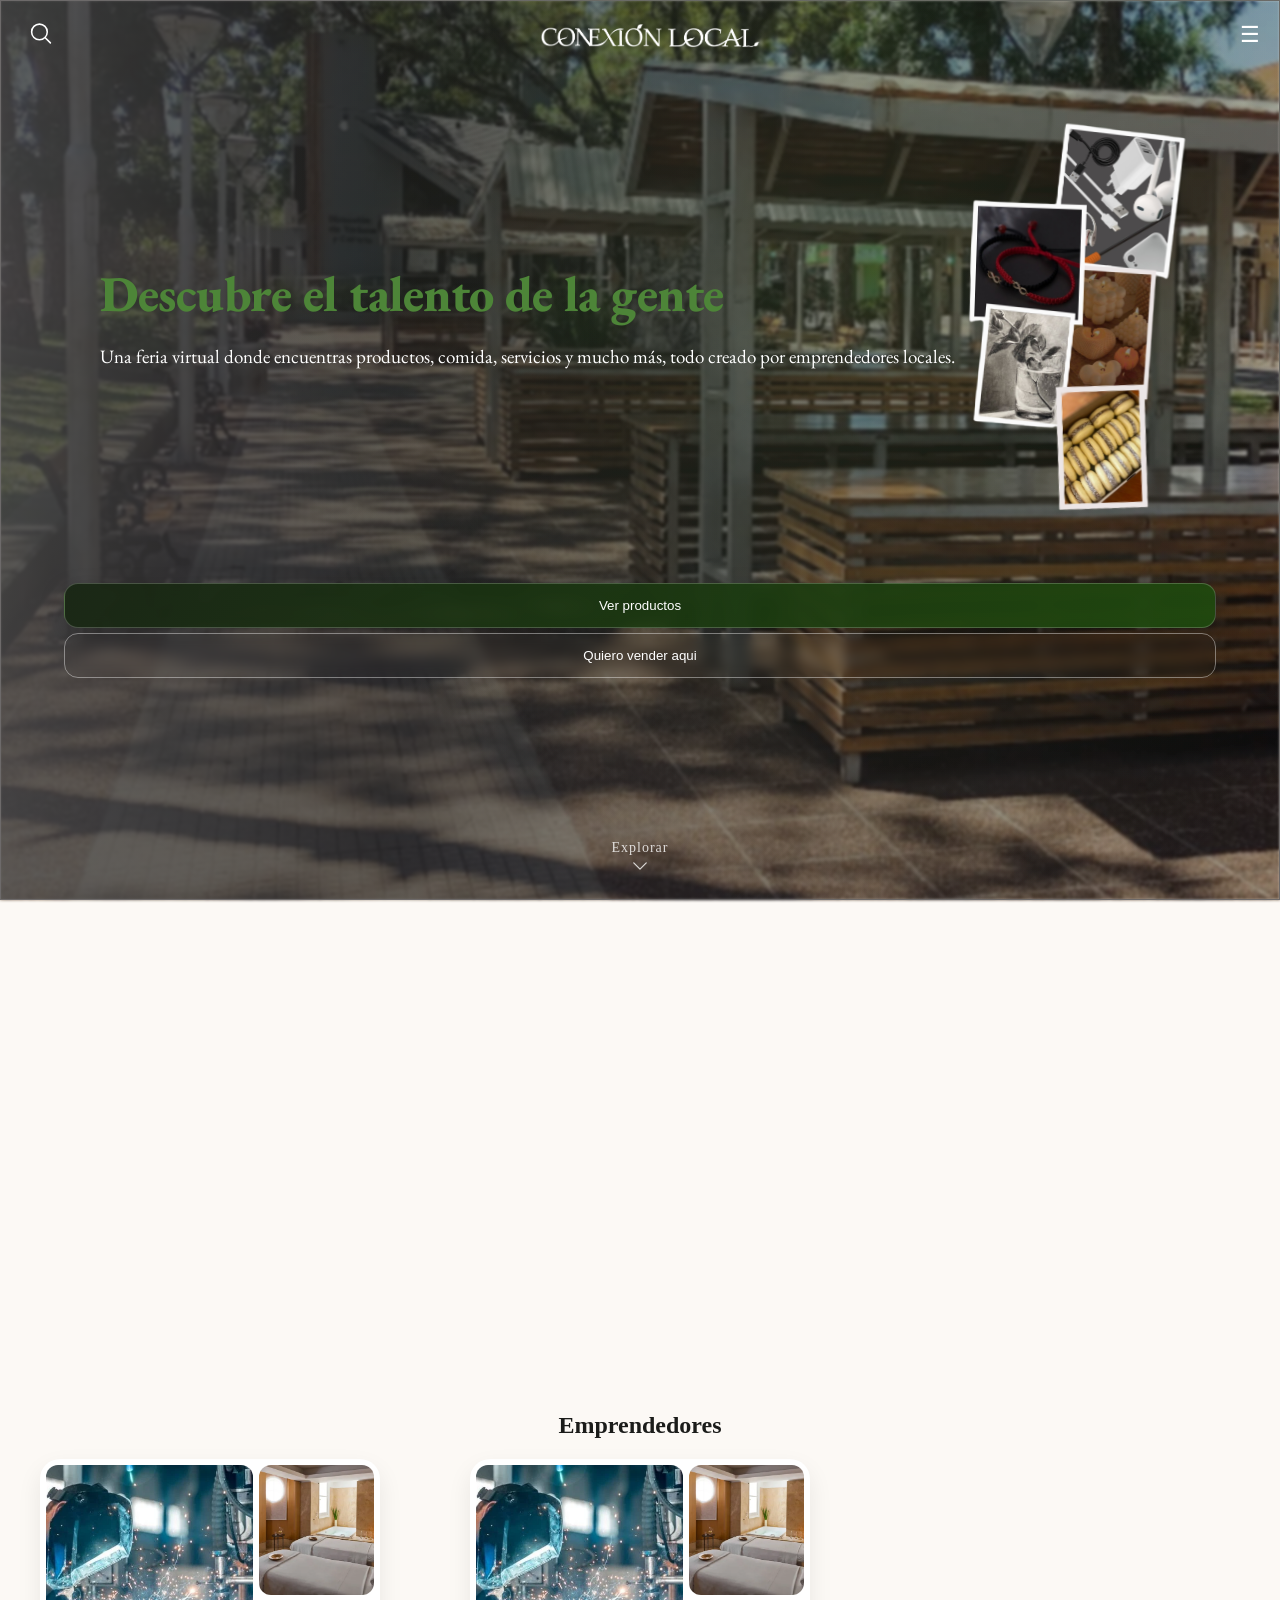
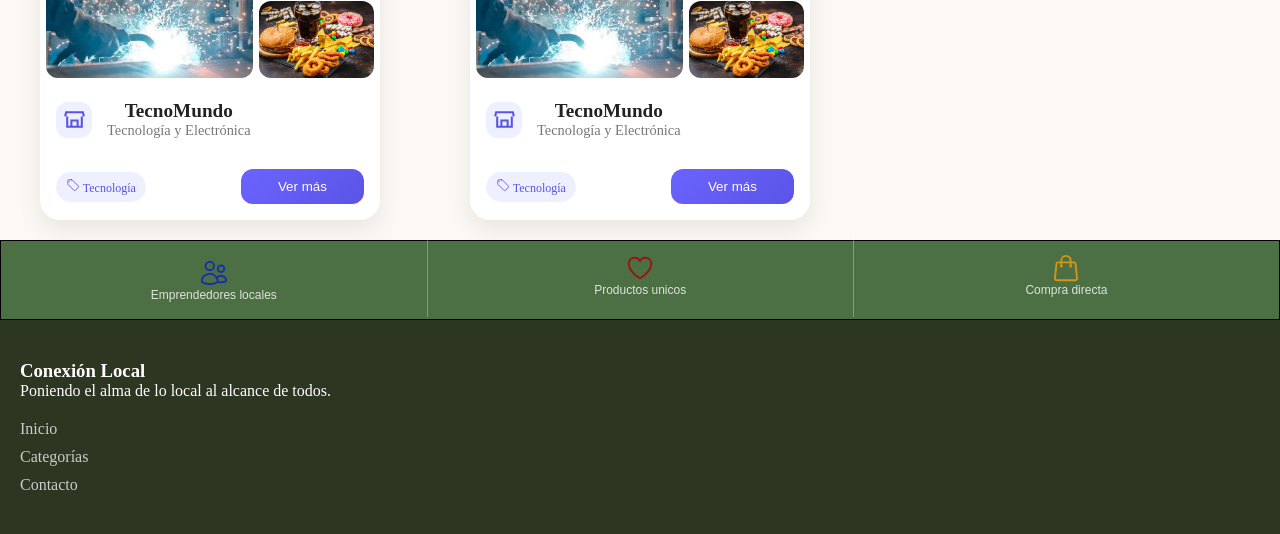
==== index.html @ d95432a4 "b" ====
<!DOCTYPE html>
<html lang="es">
<head>
    <meta charset="UTF-8">
    <meta name="viewport" content="width=device-width, initial-scale=1, viewport-fit=cover">

    <!-- Archivo de estilos propio -->
     <link rel="preconnect" href="https://fonts.googleapis.com">
<link rel="preconnect" href="https://fonts.gstatic.com" crossorigin>
<link href="https://fonts.googleapis.com/css2?family=EB+Garamond:ital,wght@0,400..800;1,400..800&display=swap" rel="stylesheet">   
    <link rel="stylesheet" href="style.css">

    <title>Conexión Local</title>
</head>

<body>

<!-- ================= HEADER ================= -->
<header class="encabezado">
    <div class="encabezado-contenido">

        <!-- Logo / Marca -->
        <div class="logo">

            <button class="boton-search"><svg viewBox="0 0 24 24" stroke="currentColor" stroke-width="1.5" fill="none">
          <path stroke-linecap="round" stroke-linejoin="round" d="m21 21-5.197-5.197m0 0A7.5 7.5 0 1 0 5.196 5.196a7.5 7.5 0 0 0 10.607 10.607Z" />
        </svg></button>
        
           
        </div>
        <div class="container-img">
           <img src="/assets/logo-img.png" alt="" id="img-logo">
        </div>
        <!-- Botón menú (preparado para JS futuro) -->
        <button class="boton-menu">
            ☰
        </button>

    </div>
</header>


<!-- ================= CONTENIDO PRINCIPAL ================= -->
<main>

    <!-- ================= HERO ================= -->
    <section class="hero">

       <!-- Imagen de fondo -->
            <div class="hero-fondo"></div>

            <div class="content-block">
        <div class="hero-inner">

           <!-- Contenido -->
        <div class="hero-contenido">
            <div class="hero-titulo">
              <h1 class="hero-titulo">
               Descubre el <span id="talent">talento</span> de la gente
              </h1>
            </div>

            <p class="hero-texto">
               Una feria virtual donde encuentras productos, comida, servicios y mucho más, 
                todo creado por emprendedores locales.
            </p>

        </div>

        <div class="hero-colagge">
          <img src="/assets/BeFunky-collage (3).png" alt="" id="img-colagge">
        </div>


        </div>

         <!-- Botones -->
            <div class="hero-botones">

                <button class="boton-secundario">
                    Ver productos
                </button>
                <button class="boton-vender">
                    Quiero vender aqui
                </button>
                
            </div>

        </div> 
       

        
            <div class="hero-arrow">
              <div class="arrow"> 
               <p>Explorar</p> 
               <svg viewBox="0 0 24 24" stroke="currentColor" stroke-width="1.5" fill="none" id="arrow">
                 <path stroke-linecap="round" stroke-linejoin="round" d="m19.5 8.25-7.5 7.5-7.5-7.5" />
               </svg>
            </div>
            </div>

        


    </section>


    <!-- ================= SECCIÓN INFORMACIÓN ================= -->
           
    <!-- ================= TALLERES ================= -->
    <section class="seccion-talleres">

        <h2>Emprendedores</h2>

      <div class="store-grid">
  <!-- repites cards aquí -->

    <div class="store-card">
  <div class="card-images">
    <img src="/assets/actividades-economicas-e1597776689324.webp" class="img-main" alt="producto" />
    <img src="/assets/Ahin+Wellness+-+Spa+-+2-5f677d59-640w.webp" class="img-top" alt="producto" />
    <img src="/assets/concepto-de-la-comida-basura-fondo-malsano-alimentos-preparación-rápida-y-azúcar-hamburguesa-dulces-microprocesadores-chocolate-137097176.webp" class="img-bottom" alt="producto" />
  </div>

  <div class="card-content">
    
    <div class="content">
        <div class="store-icon">
    <svg xmlns="http://www.w3.org/2000/svg" 
         width="25" height="25" 
         fill="none" 
         stroke="currentColor" 
         stroke-width="2" 
         viewBox="0 0 24 24">
      <path d="M3 9l1-4h16l1 4"></path>
      <path d="M5 9v10h14V9"></path>
      <path d="M9 19v-6h6v6"></path>

    </svg>
        </div>

        <div class="content-text">
            <h3 class="store-name">TecnoMundo</h3>
             <p class="store-category">Tecnología y Electrónica</p>
        </div>
             
    </div>

    <div class="btn-content">
        
      <div class="category">

        <span class="category-badge"> <svg viewBox="0 0 24 24" stroke="currentColor" stroke-width="1.5" fill="none">
         <path stroke-linecap="round" stroke-linejoin="round" d="M9.568 3H5.25A2.25 2.25 0 0 0 3 5.25v4.318c0 .597.237 1.17.659 1.591l9.581 9.581c.699.699 1.78.872 2.607.33a18.095 18.095 0 0 0 5.223-5.223c.542-.827.369-1.908-.33-2.607L11.16 3.66A2.25 2.25 0 0 0 9.568 3Z" />
        <path stroke-linecap="round" stroke-linejoin="round" d="M6 6h.008v.008H6V6Z" />
        </svg>
        </svg>Tecnología</span>
      </div>  
    
        <button class="btn">Ver más</button>
    </div>
    
  </div>
</div>


<!---->
<div class="store-card">
  <div class="card-images">
    <img src="/assets/actividades-economicas-e1597776689324.webp" class="img-main" alt="producto" />
    <img src="/assets/Ahin+Wellness+-+Spa+-+2-5f677d59-640w.webp" class="img-top" alt="producto" />
    <img src="/assets/concepto-de-la-comida-basura-fondo-malsano-alimentos-preparación-rápida-y-azúcar-hamburguesa-dulces-microprocesadores-chocolate-137097176.webp" class="img-bottom" alt="producto" />
  </div>

  <div class="card-content">
    
    <div class="content">
        <div class="store-icon">
    <svg xmlns="http://www.w3.org/2000/svg" 
         width="25" height="25" 
         fill="none" 
         stroke="currentColor" 
         stroke-width="2" 
         viewBox="0 0 24 24">
      <path d="M3 9l1-4h16l1 4"></path>
      <path d="M5 9v10h14V9"></path>
      <path d="M9 19v-6h6v6"></path>

    </svg>
        </div>

        <div class="content-text">
            <h3 class="store-name">TecnoMundo</h3>
             <p class="store-category">Tecnología y Electrónica</p>
        </div>
             
    </div>

    <div class="btn-content">
        
      <div class="category">

        <span class="category-badge"> <svg viewBox="0 0 24 24" stroke="currentColor" stroke-width="1.5" fill="none">
         <path stroke-linecap="round" stroke-linejoin="round" d="M9.568 3H5.25A2.25 2.25 0 0 0 3 5.25v4.318c0 .597.237 1.17.659 1.591l9.581 9.581c.699.699 1.78.872 2.607.33a18.095 18.095 0 0 0 5.223-5.223c.542-.827.369-1.908-.33-2.607L11.16 3.66A2.25 2.25 0 0 0 9.568 3Z" />
        <path stroke-linecap="round" stroke-linejoin="round" d="M6 6h.008v.008H6V6Z" />
        </svg>
        </svg>Tecnología</span>
      </div>  
    
        <button class="btn">Ver más</button>
    </div>
    
  </div>
</div>



      </div> 

    </section>


    <!-- ================= COMUNIDAD ================= -->
    <section class="seccion-comunidad">

       
        <div class="desc-hero">

            <div class="item-desc"><svg viewBox="0 0 24 24" stroke="currentColor" stroke-width="1.5" fill="none" id="social">
             <path stroke-linecap="round" stroke-linejoin="round" d="M15 19.128a9.38 9.38 0 0 0 2.625.372 9.337 9.337 0 0 0 4.121-.952 4.125 4.125 0 0 0-7.533-2.493M15 19.128v-.003c0-1.113-.285-2.16-.786-3.07M15 19.128v.106A12.318 12.318 0 0 1 8.624 21c-2.331 0-4.512-.645-6.374-1.766l-.001-.109a6.375 6.375 0 0 1 11.964-3.07M12 6.375a3.375 3.375 0 1 1-6.75 0 3.375 3.375 0 0 1 6.75 0Zm8.25 2.25a2.625 2.625 0 1 1-5.25 0 2.625 2.625 0 0 1 5.25 0Z" />
               </svg> <p>Emprendedores locales</p></div>

           <div class="item-desc" ><svg viewBox="0 0 24 24" stroke="currentColor" stroke-width="1.5" fill="none" id="heart">
             <path stroke-linecap="round" stroke-linejoin="round" d="M21 8.25c0-2.485-2.099-4.5-4.688-4.5-1.935 0-3.597 1.126-4.312 2.733-.715-1.607-2.377-2.733-4.313-2.733C5.1 3.75 3 5.765 3 8.25c0 7.22 9 12 9 12s9-4.78 9-12Z" />
               </svg><p>Productos unicos</p></div>

           <div class="item-desc"><svg viewBox="0 0 24 24" stroke="currentColor" stroke-width="1.5" fill="none"  id="bag">
             <path stroke-linecap="round" stroke-linejoin="round" d="M15.75 10.5V6a3.75 3.75 0 1 0-7.5 0v4.5m11.356-1.993 1.263 12c.07.665-.45 1.243-1.119 1.243H4.25a1.125 1.125 0 0 1-1.12-1.243l1.264-12A1.125 1.125 0 0 1 5.513 7.5h12.974c.576 0 1.059.435 1.119 1.007ZM8.625 10.5a.375.375 0 1 1-.75 0 .375.375 0 0 1 .75 0Zm7.5 0a.375.375 0 1 1-.75 0 .375.375 0 0 1 .75 0Z" />
               </svg><p>Compra directa</p></div>


        </div>

    </section>

</main>


<!-- ================= FOOTER ================= -->
<footer class="pie">

    <div class="pie-contenido">
        <h3>Conexión Local</h3>
        <p>Poniendo el alma de lo local al alcance de todos.</p>
    </div>

    <nav class="pie-nav">
        <a href="#">Inicio</a>
        <a href="#">Categorías</a>
        <a href="#">Contacto</a>
    </nav>

</footer>
<script src="script.js"></script>
</body>
</html>
---- style.css ----
/* ================= RESET BÁSICO ================= */
* {
    margin: 0;
    padding: 0;
    box-sizing: border-box;
}

body {
    font-family: serif, sans-serif;
    background-color: #fcf9f5;
    color: #1b1c1a;
    display: grid;
    grid-template-rows: auto 1fr auto;
    min-block-size: 100svh;
}

/* ================= HEADER ================= */
.encabezado {
    z-index: 3;
    position: fixed;
    top: 0;
    width: 100%;
    padding: 15px 20px;
    transition: all 0.3s ease;
}
.encabezado.active{

  transform: translateY(-100%);
  transition: all 0.5s ease;
}

.encabezado-contenido {
    display: flex;
    justify-content: space-between;
    align-items: center;
}


.logo {
    display: flex;
    gap: 30px;
    color: #fff;
    align-items: center;
}
.container-img{
width: 220px;
height: 25px;

}

#img-logo{
width: 100%;
height: 100%;

}


.boton-menu {
    background: none;
    border: none;
    font-size: 22px;
    color: white;
    cursor: pointer;
}


/* ================= HERO ================= */
.hero {
   min-height: 100svh;
    position: relative;
    display: flex;
      padding-top: clamp(70px, 20vh, 115px);
    flex-direction: column;
    justify-content: space-between;
    
}
.hero::before{

content: '';
position: absolute;
inset: 0;
background: radial-gradient(
circle at 70% 30%, rgba(73, 109, 48, 0.2),
transparent 60%
);
z-index: 2;
}




.hero::after{
    content: '';
position: absolute;
inset: 0;
background: linear-gradient(
  to right, 
  rgba(75, 74, 74, 0.815) 0%,
  rgba(41, 39, 39, 0.6) 30%,
  rgba(66, 64, 64, 0.3) 60%,
  rgba(110, 103, 103, 0.1) 100%
);
border: 1px solid rgb(109, 106, 106);
z-index: 1;


}

/* Imagen de fondo */
.hero-fondo {
    position: absolute;
    width: 100%;
    height: 100%;
    inset: 0;
    background-image: url("/assets/imagen_2026-04-28_082527503.png");
    background-position: 70% center;
    background-repeat: no-repeat;
  background-size: cover;
    filter: brightness(0.7) blur(1.5px) contrast(1.1) saturate(0.9);
   z-index: 0;
    
    
}

.content-block{
  gap: 45px;
  display: flex;
  flex-direction: column;
  justify-content: space-between;
}

.hero-inner{

    display: flex;
    align-items: center;
    justify-content: space-between;
    width: 100%;
    max-width: 1100px;
    margin: 0 auto;
    padding: 0 10px;

}
.hero-contenido {
    position: relative;
    display: flex;
    flex-direction: column;
    flex: 1;
    gap: 20px;
    min-width: 0;
    text-align: start;
    z-index: 3;
    color: white;
    font-family: "EB Garamond", serif;
    font-weight: 400;


}

.hero-colagge{
 width: clamp(120px, 40vw, 220px);
  position: relative;
  z-index: 3;
  transform: rotate(2deg);
  
}
.hero-colagge img{
  filter: drop-shadow(0 15px 25px rgba (0,0,0,0.35));
}
#img-colagge{
height: 100%;
width: 100%;
}

/* Contenido */


.hero-titulo {
    font-size: clamp(40px, 11vw, 50px);
    line-height: 1.2;
    letter-spacing: -0.5px;
    font-weight: 800;
     color: rgba(77, 133, 56, 1);
}

#talent{
  color: rgba(77, 133, 56, 1);
}

.hero-texto {
  font-size: 19px;
   
}

/* Botones */
.hero-botones {
  height: auto;
    margin-top: 20px;
    display: flex;
    flex-direction: column;
    justify-content:space-between;
    align-items: center;
    z-index: 2;
    width: 100%;
    gap: 5px;
}

.boton-vender{
   width: 90%;
   color: white;
   background: transparent;
   backdrop-filter: blur(6px);
    padding: 14px;
    border-radius: 14px;
     border: 1px solid rgba(255,255,255,0.4);
}

.boton-secundario {
    width: 90%;
    color: white;
    padding: 14px;
    border-radius: 14px;
    background: linear-gradient(
      135deg, rgba(23, 37, 18, 0.9), rgba(30, 75, 14, 0.9)
    );
    backdrop-filter: blur(6px);
    border: 1px solid rgba(255,255,255,0.2);
    box-shadow: 0 10px 25px rgba(0,0,0,0.25);
    transition: all 0.25s ease;
}

.boton-secundario:hover{

  transform: translateY(-3px);
  box-shadow: 0 15px 35px rgba(0,0,0,0.35);
}

.boton-secundario:active{

transform: scale(0.97);

}
.boton-secundario::after {
  content: '';
  position: absolute;
  inset: 0;
  border-radius: inherit;
  background: radial-gradient(
    circle at 50% 50%,
    rgba(255,255,255,0.2),
    transparent 70%
  );
  opacity: 0;
  transition: opacity 0.3s;
}

.boton-secundario:hover::after {
  opacity: 1;
}

.boton-search{
height: 40px;
width: 40px;
border: none;
border-radius: 50%;
align-items: center;
padding: 5px 6px;
z-index: 3;
background: transparent;

}
.boton-search svg{
    color: #fff;
    width: 30px;
    height: 25px;
    background:transparent;
    

}

.desc-hero{
  position: relative;
  height: 80px;
  display: flex;
  justify-content: space-around;
  justify-self: center;
  grid-column: 1/3;
  width: 100%;
  z-index: 2;
  align-self: center;
  text-align: center;
  align-items: center;
  color: #fff;
  border: 1px solid rgba(0,0,0,1);

}

.hero-arrow{
  position: absolute;
  bottom: 10px;
  bottom: calc(10px + env(safe-area-inset-bottom));
  width: 100%;
  display: flex;
  justify-content: center;
 

}
  
.arrow{
  display: flex;
  flex-direction: column;
  align-items: center;
  width: 50px;
  height: 50px;
  position: relative;
  color: #fff;
  z-index: 2;
  opacity: 0.8;
  animation: arrow 2s cubic-bezier(0.4, 0, 0.2, 1) infinite,  pulse 2s ease-in-out infinite;;

}
.arrow p{
  font-size: 14px;
  letter-spacing: 1px;
}
#arrow{
  color: #fff;
  width: 20px;
  height: 20px;
  filter: drop-shadow(0 0 6px rgba(255,255,255,0.6));
}
@keyframes arrow{
  0%{
    opacity: 1;
      transform: translateY(0) scale(1);
  }
  50%{
    opacity: 0.8;
     transform: translateY(7px) scale(0.9);
    scale: 0.9;
  }
  100%{
    
    transform: scale(1);
     transform: translateY(0) scale(1);
  }
}
@keyframes pulse {
  0% { filter: drop-shadow(0 0 0px white); }
  50% { filter: drop-shadow(0 0 6px white); }
  100% { filter: drop-shadow(0 0 0px white); }
}

.desc-hero>:nth-child(2){

border-left: 1px solid rgba(255,255,255,0.3);
margin-bottom: 10px;
  
}
.desc-hero>:nth-child(3){
 
border-left: 1px solid rgba(255,255,255,0.3);
margin-bottom: 10px;
}

.desc-hero p{
  opacity: 0.8;
  font-family: sans-serif;
  z-index: 2;
  
}
.desc-hero::before{

content: '';
position: absolute;
inset: 0;
 background: rgb(76, 112, 67);

}
 

.item-desc{
  display: flex;
  flex-direction: column;
  align-items: center;
  width: 100%;
  z-index: 3;
  padding: 20px 0px;

}

.item-desc svg{

width: 30px;
height: 30px;
color: #fff;
z-index: 3;

}
.item-desc p{
font-size: 12px;

}
#heart{
  color: rgba(161, 14, 9, 0.925);
}
#social{
  color: #1530ac;
}
#bag{
  color: rgb(209, 150, 22);
}


.seccion-talleres{
 
text-align: center;
margin-top: 40%;
z-index: 1;

}
.store-grid {
  display: grid;
  justify-items: center;
  height: auto;
  grid-template-columns: repeat(auto-fill, minmax(280px, 1fr));
  gap: 50px;
  padding: 20px;
}

/* CARD */
.store-card {
  width: 100%;
  max-width: 320px;
  background: #ffffff;
  border-radius: 20px;
  overflow: hidden;
  box-shadow: 0 10px 25px rgba(0,0,0,0.08);
  transition: transform 0.25s ease, box-shadow 0.25s ease;
}

.store-card:hover {
  transform: translateY(-5px);
  box-shadow: 0 15px 35px rgba(0,0,0,0.12);
}

/* IMAGES COLLAGE */
.card-images {
  display: grid;
  grid-template-columns: 1.8fr 1fr;
  grid-template-rows: 1.7fr 1fr;
  gap: 6px;
  padding: 6px;
}

.card-images img {
  width: 100%;
  height: 100%;
  object-fit: cover;
  border-radius: 12px;
}

/* Layout collage */
.img-main {
  grid-row: 1 / 3;
  grid-column: 1 / 2;
}

.img-top {
  grid-row: 1 / 2;
}

.img-bottom {
  grid-row: 2 / 3;
}

/* CONTENT */
.card-content {
    display: flex;
    flex-direction: column;
    padding: 16px;
    gap: 30px;
}


.content{

display: flex;
align-items: center;
justify-content:flex-start;
gap: 15px;

}

.content-text{

align-items: center;

}
.store-name {
  font-size: 1.1rem;
  font-weight: 600;
  color: #222;
 

}

.store-category {
  font-size: 0.85rem;
  color: #777;
 
}

.store-icon {
  width: 36px;
  height: 36px;
  border-radius: 12px;
  background: #eef0ff;
  display: flex;
  align-items: center;
  justify-content: center;
  color: #5a54e6;
}

.btn-content{

display: flex;
justify-content: space-between;
align-items: center;


}
.category-badge {
  font-size: 0.75rem;
  padding: 6px 10px;
  border-radius: 999px;
  background: #eef0ff;
  color: #5a54e6;
  font-weight: 500;
  white-space: nowrap;
}
.category{

 display: inline-flex;
 align-items: center;   
}
.btn-content svg{

    width: 14px;
    height: 14px;
}
/* BUTTON */
.btn {
  width: 40%;
  padding: 10px;
  border: none;
  border-radius: 12px;
  background: linear-gradient(135deg, #6c63ff, #5a54e6);
  color: white;
  font-weight: 500;
  cursor: pointer;
  transition: all 0.2s ease;
}

.btn:hover {
  opacity: 0.9;
}

/* 📱 MOBILE FIRST ya está optimizado */

/* 💻 DESKTOP */
@media (min-width: 768px) {
  .store-card {
    max-width: 340px;
  }

  .store-name {
    font-size: 1.2rem;
  }

  .store-category {
    font-size: 0.9rem;
  }
}


/* ================= COMUNIDAD ================= */
.seccion-comunidad {
    text-align: center;
}


/* ================= FOOTER ================= */
.pie {
    background: #2D3621;
    color: white;
    padding: 40px 20px;
}

.pie-nav {
    margin-top: 20px;
    display: flex;
    flex-direction: column;
    gap: 10px;
}

.pie a {
    color: #ccc;
    text-decoration: none;
}
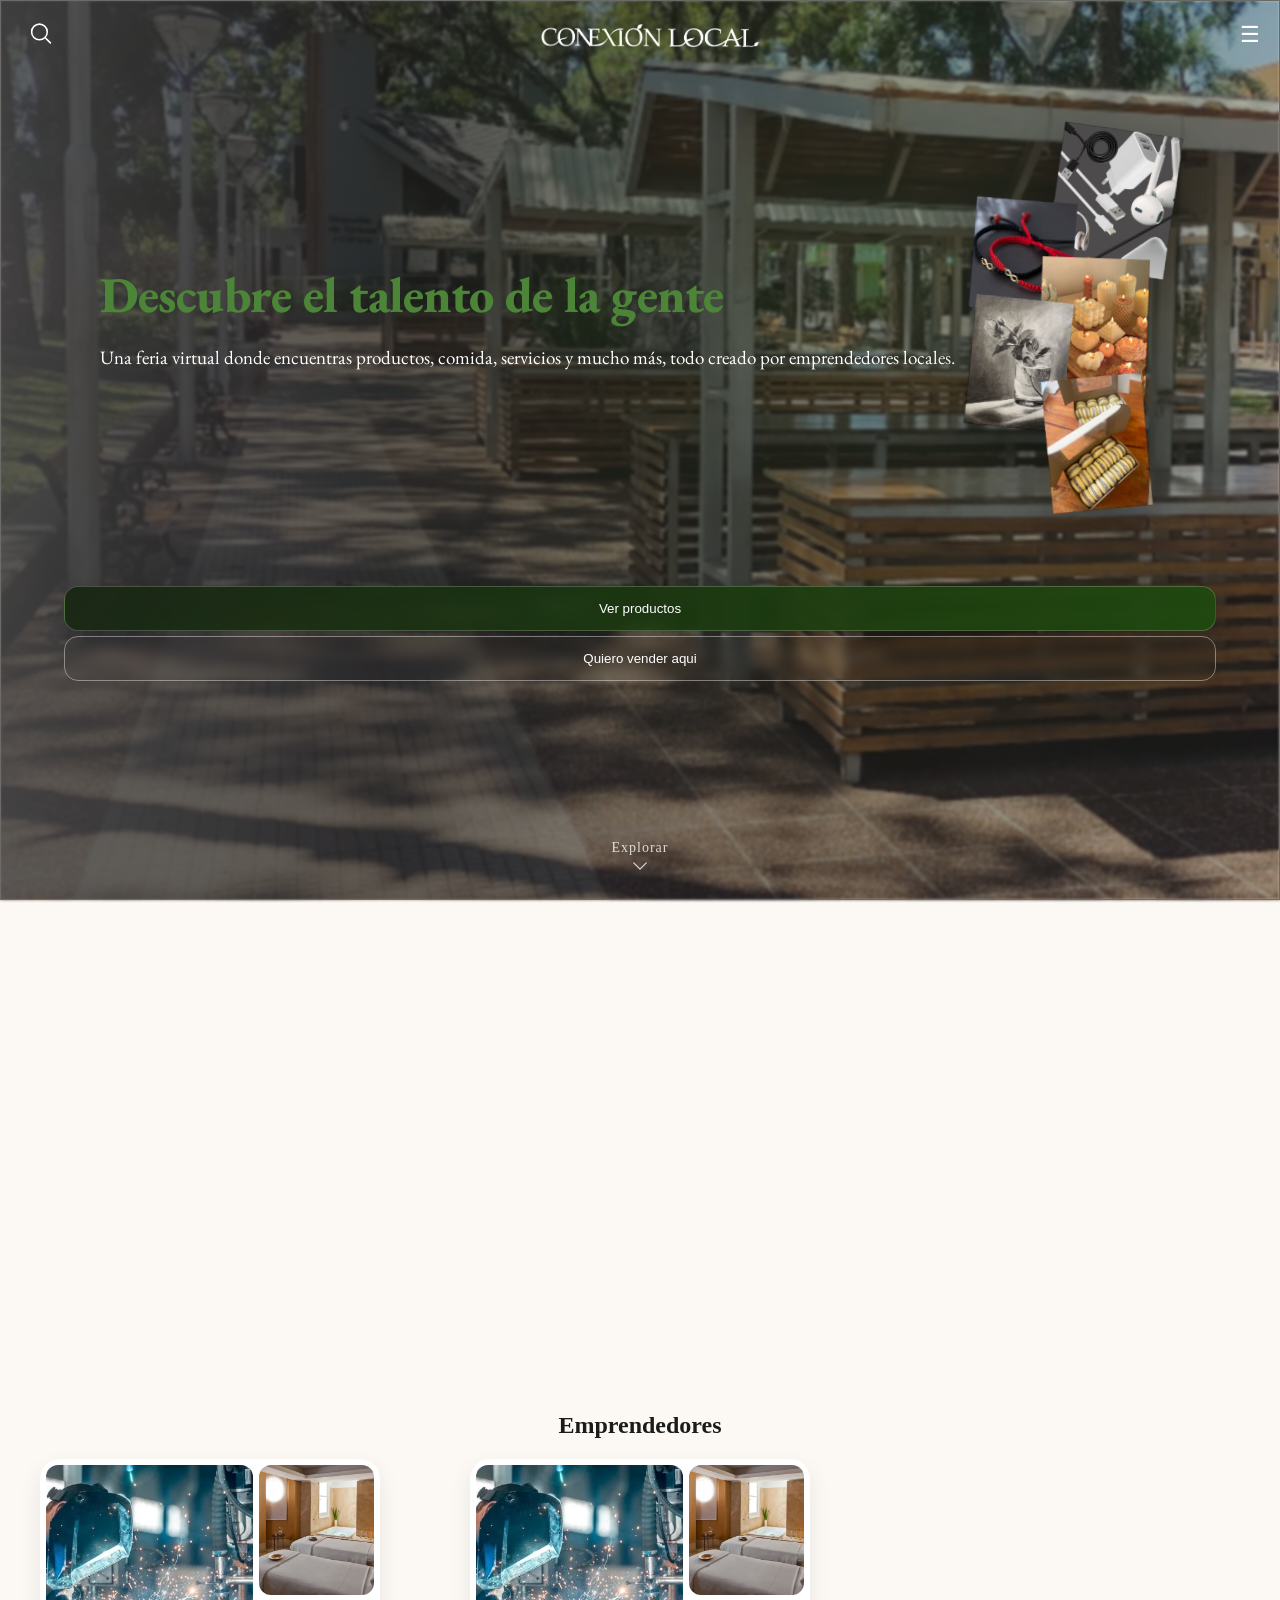
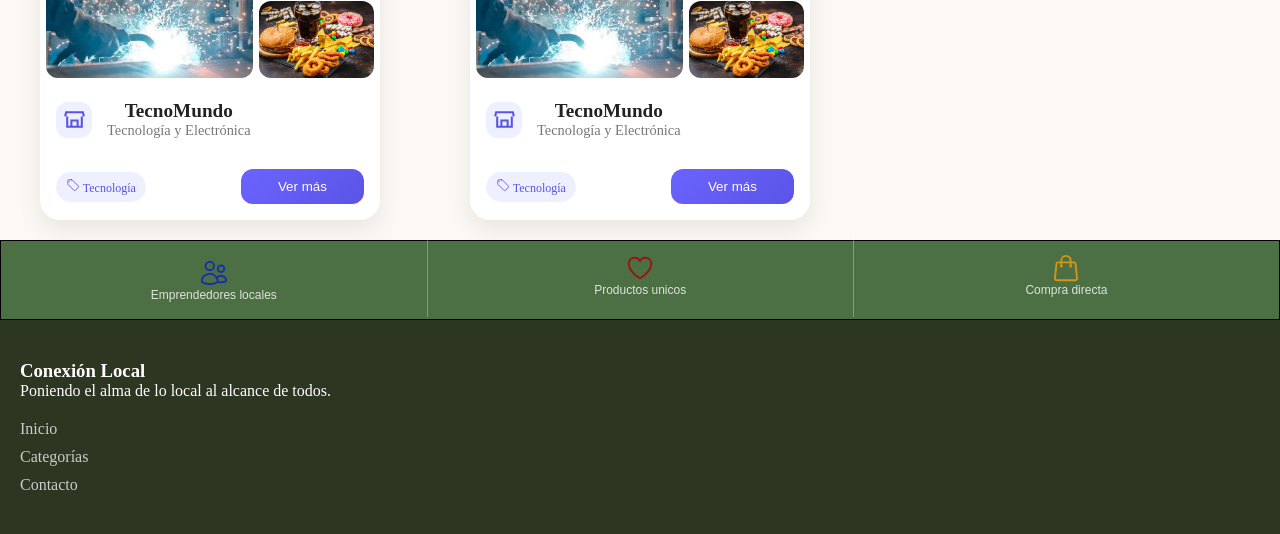
==== commit b928dfef: "c" ====
--- a/index.html
+++ b/index.html
@@ -68,7 +68,7 @@
         </div>
 
         <div class="hero-colagge">
-          <img src="/assets/BeFunky-collage (3).png" alt="" id="img-colagge">
+          <img src="/assets/imagen-collage.png" alt="" id="img-colagge">
         </div>
 
 
--- a/style.css
+++ b/style.css
@@ -98,7 +98,7 @@
   rgba(75, 74, 74, 0.815) 0%,
   rgba(41, 39, 39, 0.6) 30%,
   rgba(66, 64, 64, 0.3) 60%,
-  rgba(110, 103, 103, 0.1) 100%
+  rgba(177, 177, 177, 0.13) 100%
 );
 border: 1px solid rgb(109, 106, 106);
 z-index: 1;
@@ -157,14 +157,14 @@
 }
 
 .hero-colagge{
- width: clamp(120px, 40vw, 220px);
+ width: clamp(160px, 40vw, 220px);
   position: relative;
   z-index: 3;
   transform: rotate(2deg);
   
 }
 .hero-colagge img{
-  filter: drop-shadow(0 15px 25px rgba (0,0,0,0.35));
+  filter: drop-shadow(0 15px 25px rgba(0,0,0,0.35));
 }
 #img-colagge{
 height: 100%;
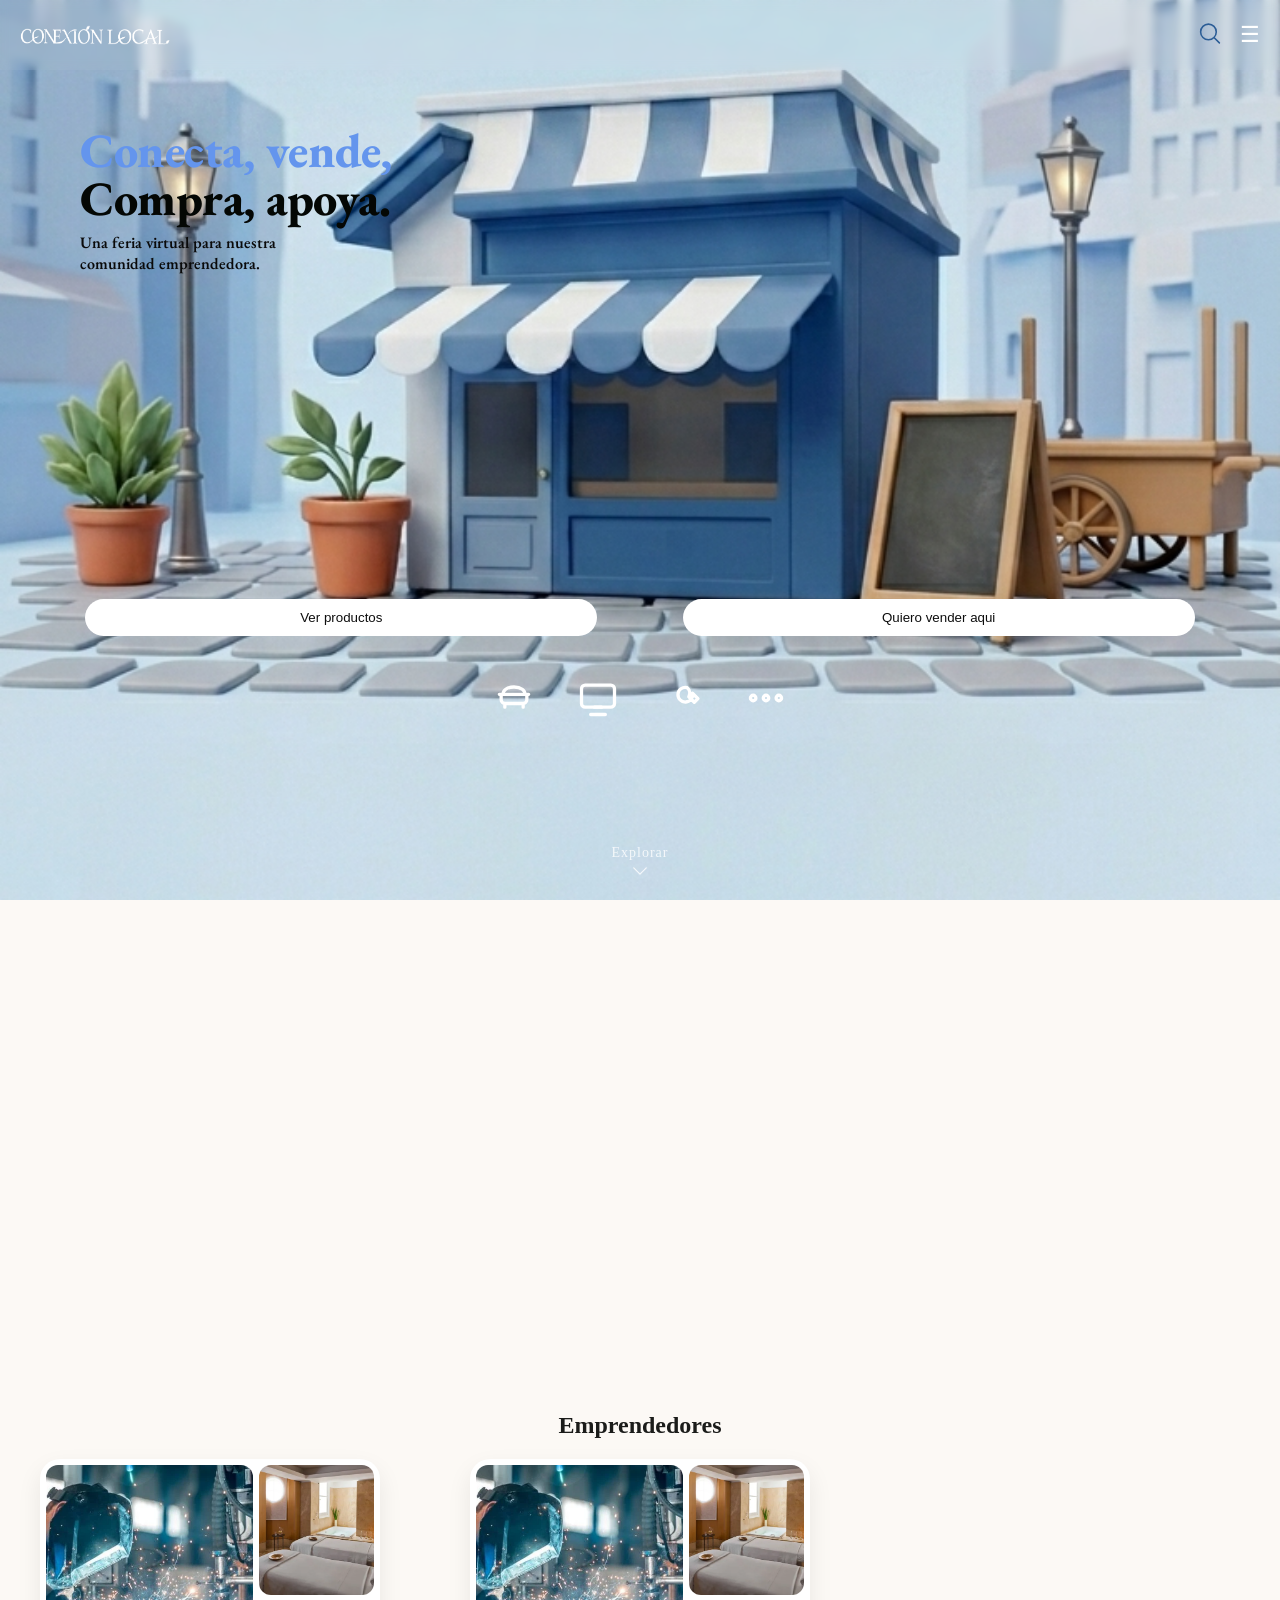
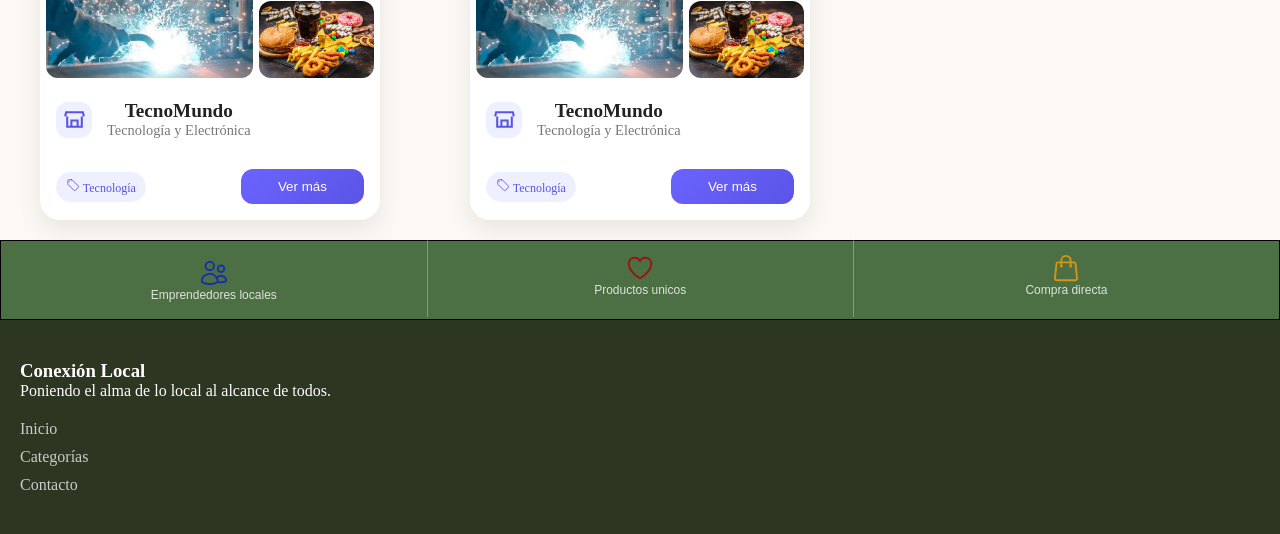
==== commit 287b63aa: "rework" ====
--- a/index.html
+++ b/index.html
@@ -20,21 +20,28 @@
     <div class="encabezado-contenido">
 
         <!-- Logo / Marca -->
+         <div class="container-img">
+           <img src="/assets/logo-img.png" alt="" id="img-logo">
+        </div>
+
         <div class="logo">
 
-            <button class="boton-search"><svg viewBox="0 0 24 24" stroke="currentColor" stroke-width="1.5" fill="none">
-          <path stroke-linecap="round" stroke-linejoin="round" d="m21 21-5.197-5.197m0 0A7.5 7.5 0 1 0 5.196 5.196a7.5 7.5 0 0 0 10.607 10.607Z" />
-        </svg></button>
-        
-           
-        </div>
-        <div class="container-img">
-           <img src="/assets/logo-img.png" alt="" id="img-logo">
-        </div>
-        <!-- Botón menú (preparado para JS futuro) -->
-        <button class="boton-menu">
+            <button class="boton-search">
+              <svg viewBox="0 0 24 24" stroke="currentColor" stroke-width="1.5" fill="none">
+                  <path stroke-linecap="round" stroke-linejoin="round" d="m21 21-5.197-5.197m0 0A7.5 7.5 0 1 0 5.196 5.196a7.5 7.5 0 0 0 10.607 10.607Z" />
+              </svg></button>
+        
+         <!-- Botón menú (preparado para JS futuro) -->
+         <button class="boton-menu">
             ☰
         </button>
+      
+           
+        </div>
+
+        
+       
+       
 
     </div>
 </header>
@@ -50,41 +57,71 @@
             <div class="hero-fondo"></div>
 
             <div class="content-block">
-        <div class="hero-inner">
+       
 
            <!-- Contenido -->
         <div class="hero-contenido">
             <div class="hero-titulo">
               <h1 class="hero-titulo">
-               Descubre el <span id="talent">talento</span> de la gente
+               <span id="talent">Conecta, vende,</span> Compra, apoya.
               </h1>
             </div>
-
             <p class="hero-texto">
-               Una feria virtual donde encuentras productos, comida, servicios y mucho más, 
-                todo creado por emprendedores locales.
+               Una feria virtual para nuestra comunidad emprendedora.
             </p>
 
         </div>
 
-        <div class="hero-colagge">
-          <img src="/assets/imagen-collage.png" alt="" id="img-colagge">
-        </div>
-
-
-        </div>
-
          <!-- Botones -->
+          <div class="hero-Ui">
             <div class="hero-botones">
 
                 <button class="boton-secundario">
                     Ver productos
                 </button>
+
                 <button class="boton-vender">
                     Quiero vender aqui
                 </button>
-                
+             </div>
+                <div class="svg-icons">
+
+                  <div class="icon-svg">
+                    <svg viewBox="0 0 24 24" fill="none" stroke="currentColor" stroke-width="1.8">
+                          <path stroke-linecap="round" stroke-linejoin="round"
+                                 d="M4 10h16M6 10c0-2 2-4 6-4s6 2 6 4M5 10v3c0 1 1 2 2 2h10c1 0 2-1 2-2v-3M7 15v2m10-2v2"/>
+                    </svg>
+                  </div>
+                  
+                  <div class="icon-svg">
+                    <svg viewBox="0 0 24 24" fill="none" stroke="currentColor" stroke-width="1.8">
+                      <rect x="3" y="5" width="18" height="12" rx="2"/>
+                         <path stroke-linecap="round" d="M8 21h8M10 17h4"/>
+                    </svg>
+                  </div>
+
+                  <div class="icon-svg">
+                    <svg viewBox="0 0 24 24" fill="none" stroke="currentColor" stroke-width="1.8">
+                     <path stroke-linecap="round" stroke-linejoin="round"
+                        d="M14.7 6.3a4 4 0 1 0 3 3l3 3-2 2-3-3a4 4 0 0 0-1-5Z"/>
+                    </svg>
+                  </div>
+                    
+                  <div class="icon-svg">
+                    <svg viewBox="0 0 24 24" fill="none" stroke="currentColor" stroke-width="1.8">
+                      <circle cx="5" cy="12" r="1.5"/>
+                      <circle cx="12" cy="12" r="1.5"/>
+                      <circle cx="19" cy="12" r="1.5"/>
+                    </svg> 
+                  </div>
+             
+
+
+                </div>
+
             </div>
+
+          <!----Category---->
 
         </div> 
        
--- a/style.css
+++ b/style.css
@@ -22,6 +22,8 @@
     width: 100%;
     padding: 15px 20px;
     transition: all 0.3s ease;
+    background: rgba(255,255,255,0.05);
+    backdrop-filter: blur(4px);
 }
 .encabezado.active{
 
@@ -31,20 +33,20 @@
 
 .encabezado-contenido {
     display: flex;
+    align-items: center;
     justify-content: space-between;
+}
+
+
+.logo {
+    display: flex;
     align-items: center;
-}
-
-
-.logo {
-    display: flex;
-    gap: 30px;
-    color: #fff;
-    align-items: center;
+    justify-content: center;
+    gap: 10px;
 }
 .container-img{
-width: 220px;
-height: 25px;
+width: 150px;
+height: 20px;
 
 }
 
@@ -69,42 +71,11 @@
    min-height: 100svh;
     position: relative;
     display: flex;
-      padding-top: clamp(70px, 20vh, 115px);
     flex-direction: column;
     justify-content: space-between;
     
 }
-.hero::before{
-
-content: '';
-position: absolute;
-inset: 0;
-background: radial-gradient(
-circle at 70% 30%, rgba(73, 109, 48, 0.2),
-transparent 60%
-);
-z-index: 2;
-}
-
-
-
-
-.hero::after{
-    content: '';
-position: absolute;
-inset: 0;
-background: linear-gradient(
-  to right, 
-  rgba(75, 74, 74, 0.815) 0%,
-  rgba(41, 39, 39, 0.6) 30%,
-  rgba(66, 64, 64, 0.3) 60%,
-  rgba(177, 177, 177, 0.13) 100%
-);
-border: 1px solid rgb(109, 106, 106);
-z-index: 1;
-
-
-}
+
 
 /* Imagen de fondo */
 .hero-fondo {
@@ -112,164 +83,126 @@
     width: 100%;
     height: 100%;
     inset: 0;
-    background-image: url("/assets/imagen_2026-04-28_082527503.png");
-    background-position: 70% center;
+    background-image: url("/assets/background.jpeg");
+    background-position: center;
     background-repeat: no-repeat;
   background-size: cover;
-    filter: brightness(0.7) blur(1.5px) contrast(1.1) saturate(0.9);
    z-index: 0;
     
-    
 }
 
 .content-block{
-  gap: 45px;
+  position: relative;
+  gap: 10px;
+  flex:1;
   display: flex;
   flex-direction: column;
-  justify-content: space-between;
-}
-
-.hero-inner{
-
-    display: flex;
-    align-items: center;
-    justify-content: space-between;
-    width: 100%;
-    max-width: 1100px;
-    margin: 0 auto;
-    padding: 0 10px;
-
-}
+  justify-content: end;
+}
+
 .hero-contenido {
-    position: relative;
+    position: absolute;
+    top: clamp(80px, 14vh, 140px);
+    left: clamp(16px, 15vw, 80px);
     display: flex;
     flex-direction: column;
-    flex: 1;
-    gap: 20px;
+    gap: 10px;
     min-width: 0;
     text-align: start;
     z-index: 3;
-    color: white;
+    color: rgb(10, 10, 10);
     font-family: "EB Garamond", serif;
     font-weight: 400;
-
-
-}
-
-.hero-colagge{
- width: clamp(160px, 40vw, 220px);
-  position: relative;
-  z-index: 3;
-  transform: rotate(2deg);
-  
-}
-.hero-colagge img{
-  filter: drop-shadow(0 15px 25px rgba(0,0,0,0.35));
-}
-#img-colagge{
-height: 100%;
-width: 100%;
-}
+    
+}
+
+
 
 /* Contenido */
 
-
 .hero-titulo {
-    font-size: clamp(40px, 11vw, 50px);
-    line-height: 1.2;
+  font-size: clamp(1.2rem, 8.5vw, 3rem);
+     max-width: 18ch;
+    line-height: 1;
     letter-spacing: -0.5px;
     font-weight: 800;
-     color: rgba(77, 133, 56, 1);
-}
-
+     color: rgb(4, 7, 4);
+}
 #talent{
-  color: rgba(77, 133, 56, 1);
-}
+  color: cornflowerblue;
+}
+
 
 .hero-texto {
-  font-size: 19px;
-   
+  font-weight: 600;
+  font-size: 1rem;
+  max-width: 30ch;
 }
 
 /* Botones */
+
+.hero-Ui{
+  display: flex;
+  flex-direction: column;
+  position: relative;
+  padding-bottom: 20vh;
+  gap: 40px;
+}
 .hero-botones {
   height: auto;
     margin-top: 20px;
     display: flex;
-    flex-direction: column;
-    justify-content:space-between;
+    justify-content:space-evenly;
     align-items: center;
     z-index: 2;
     width: 100%;
-    gap: 5px;
-}
-
-.boton-vender{
-   width: 90%;
-   color: white;
-   background: transparent;
+}
+.svg-icons{
+  display: flex;
+  width: 100%;
+  height: auto;
+  justify-content: center;
+  z-index: 0;
+  gap: 40px;
+}
+.icon-svg{
+  display: flex;
+  align-items: center;
+  justify-content: center;
+  width: 44px;
+  height: 44px;
+  
+}
+.icon-svg svg{
+
+width: 50px;
+height: 50px;
+stroke: white;
+
+}
+
+.boton-vender, .boton-secundario{
+   width: 40%;
+   color: rgb(14, 14, 14);
+   background: white;
    backdrop-filter: blur(6px);
-    padding: 14px;
-    border-radius: 14px;
+    padding: 10px;
+    border-radius: 20px;
      border: 1px solid rgba(255,255,255,0.4);
 }
 
-.boton-secundario {
-    width: 90%;
-    color: white;
-    padding: 14px;
-    border-radius: 14px;
-    background: linear-gradient(
-      135deg, rgba(23, 37, 18, 0.9), rgba(30, 75, 14, 0.9)
-    );
-    backdrop-filter: blur(6px);
-    border: 1px solid rgba(255,255,255,0.2);
-    box-shadow: 0 10px 25px rgba(0,0,0,0.25);
-    transition: all 0.25s ease;
-}
-
-.boton-secundario:hover{
-
-  transform: translateY(-3px);
-  box-shadow: 0 15px 35px rgba(0,0,0,0.35);
-}
-
-.boton-secundario:active{
-
-transform: scale(0.97);
-
-}
-.boton-secundario::after {
-  content: '';
-  position: absolute;
-  inset: 0;
-  border-radius: inherit;
-  background: radial-gradient(
-    circle at 50% 50%,
-    rgba(255,255,255,0.2),
-    transparent 70%
-  );
-  opacity: 0;
-  transition: opacity 0.3s;
-}
-
-.boton-secundario:hover::after {
-  opacity: 1;
-}
 
 .boton-search{
 height: 40px;
 width: 40px;
 border: none;
-border-radius: 50%;
-align-items: center;
-padding: 5px 6px;
+
 z-index: 3;
 background: transparent;
 
 }
 .boton-search svg{
-    color: #fff;
+    color: #2b5d96;
     width: 30px;
     height: 25px;
     background:transparent;
@@ -297,7 +230,7 @@
 .hero-arrow{
   position: absolute;
   bottom: 10px;
-  bottom: calc(10px + env(safe-area-inset-bottom));
+  bottom: calc(5px + env(safe-area-inset-bottom));
   width: 100%;
   display: flex;
   justify-content: center;
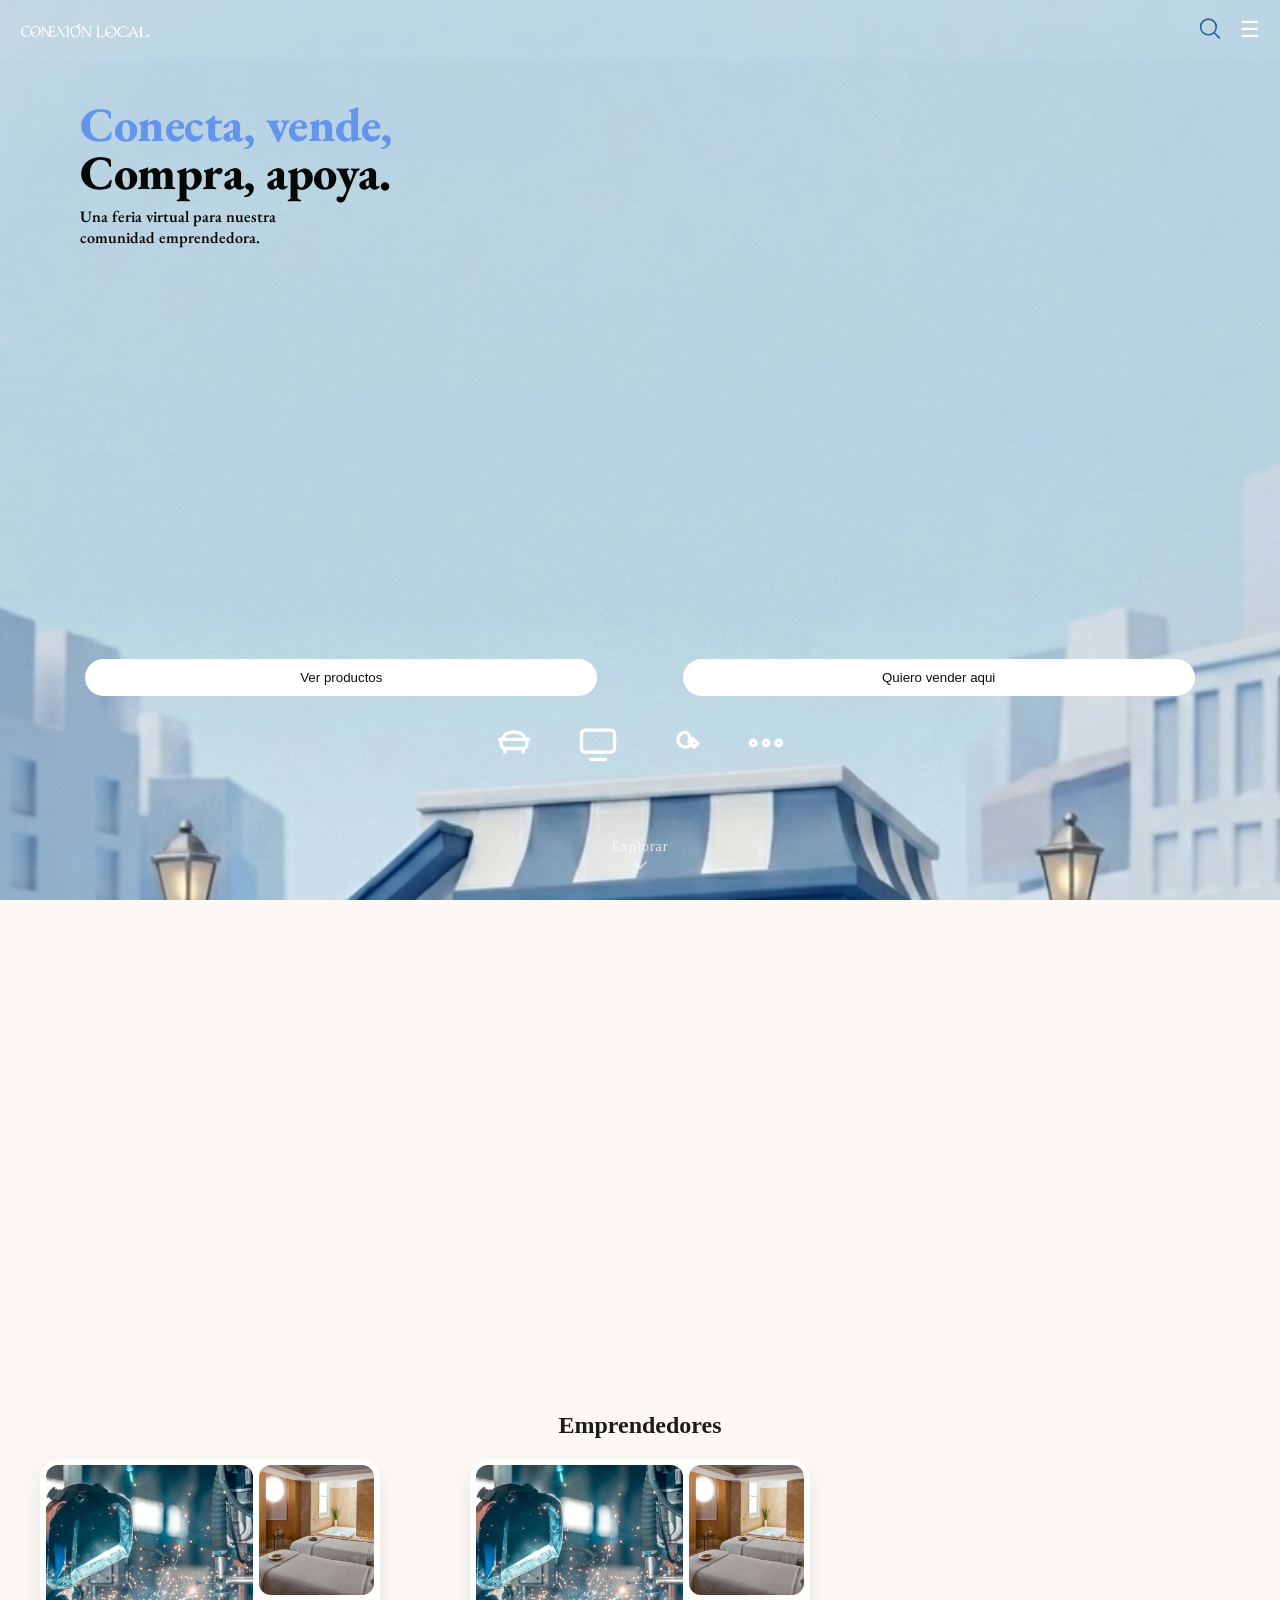
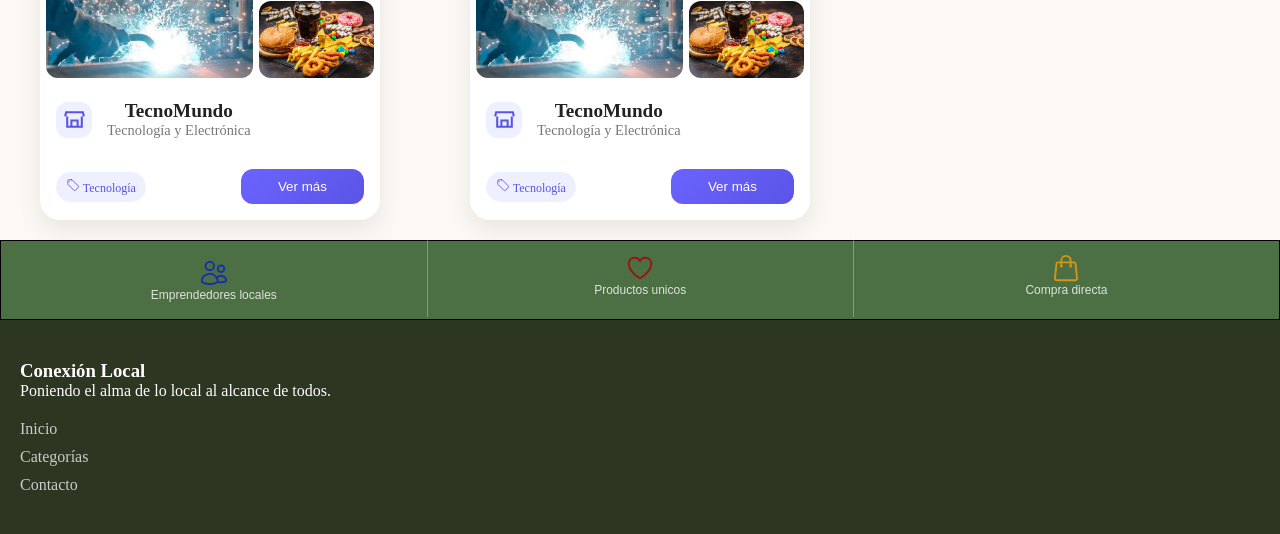
==== commit 04695969: "mejor" ====
--- a/index.html
+++ b/index.html
@@ -56,7 +56,7 @@
        <!-- Imagen de fondo -->
             <div class="hero-fondo"></div>
 
-            <div class="content-block">
+            
        
 
            <!-- Contenido -->
@@ -71,6 +71,9 @@
             </p>
 
         </div>
+
+
+        <div class="hero-back"></div>
 
          <!-- Botones -->
           <div class="hero-Ui">
@@ -123,7 +126,7 @@
 
           <!----Category---->
 
-        </div> 
+      
        
 
         
--- a/style.css
+++ b/style.css
@@ -11,16 +11,17 @@
     color: #1b1c1a;
     display: grid;
     grid-template-rows: auto 1fr auto;
+    min-block-size: 100dvh;
     min-block-size: 100svh;
 }
 
 /* ================= HEADER ================= */
 .encabezado {
-    z-index: 3;
+   z-index: 2;
     position: fixed;
     top: 0;
     width: 100%;
-    padding: 15px 20px;
+    padding: 10px 20px;
     transition: all 0.3s ease;
     background: rgba(255,255,255,0.05);
     backdrop-filter: blur(4px);
@@ -45,8 +46,8 @@
     gap: 10px;
 }
 .container-img{
-width: 150px;
-height: 20px;
+width: 130px;
+height: 15px;
 
 }
 
@@ -68,11 +69,11 @@
 
 /* ================= HERO ================= */
 .hero {
-   min-height: 100svh;
-    position: relative;
-    display: flex;
-    flex-direction: column;
-    justify-content: space-between;
+
+    display: grid;
+    grid-template-rows: auto 1fr auto;
+    min-height: 100dvh;
+    min-height: 100svh;
     
 }
 
@@ -80,36 +81,26 @@
 /* Imagen de fondo */
 .hero-fondo {
     position: absolute;
-    width: 100%;
-    height: 100%;
     inset: 0;
     background-image: url("/assets/background.jpeg");
-    background-position: center;
+    background-position: center top;
     background-repeat: no-repeat;
   background-size: cover;
-   z-index: 0;
+  
     
 }
 
-.content-block{
+
+.hero-contenido {
   position: relative;
-  gap: 10px;
-  flex:1;
-  display: flex;
-  flex-direction: column;
-  justify-content: end;
-}
-
-.hero-contenido {
-    position: absolute;
-    top: clamp(80px, 14vh, 140px);
     left: clamp(16px, 15vw, 80px);
+    margin-top: 100px;
     display: flex;
     flex-direction: column;
     gap: 10px;
     min-width: 0;
     text-align: start;
-    z-index: 3;
+    z-index: 1;
     color: rgb(10, 10, 10);
     font-family: "EB Garamond", serif;
     font-weight: 400;
@@ -121,12 +112,12 @@
 /* Contenido */
 
 .hero-titulo {
-  font-size: clamp(1.2rem, 8.5vw, 3rem);
+     font-size: clamp(1.2rem, 8.5vw, 3rem);
      max-width: 18ch;
     line-height: 1;
     letter-spacing: -0.5px;
     font-weight: 800;
-     color: rgb(4, 7, 4);
+    color: rgb(4, 7, 4);
 }
 #talent{
   color: cornflowerblue;
@@ -144,9 +135,12 @@
 .hero-Ui{
   display: flex;
   flex-direction: column;
+  grid-row: 3;
   position: relative;
-  padding-bottom: 20vh;
-  gap: 40px;
+  padding-bottom: 20dvh;
+   padding-bottom: calc(15dvh + env(safe-area-inset-bottom));
+
+  gap: 25px;
 }
 .hero-botones {
   height: auto;
@@ -229,8 +223,8 @@
 
 .hero-arrow{
   position: absolute;
-  bottom: 10px;
-  bottom: calc(5px + env(safe-area-inset-bottom));
+  bottom: 8px;
+  bottom: calc(1.2vh + env(safe-area-inset-bottom));
   width: 100%;
   display: flex;
   justify-content: center;
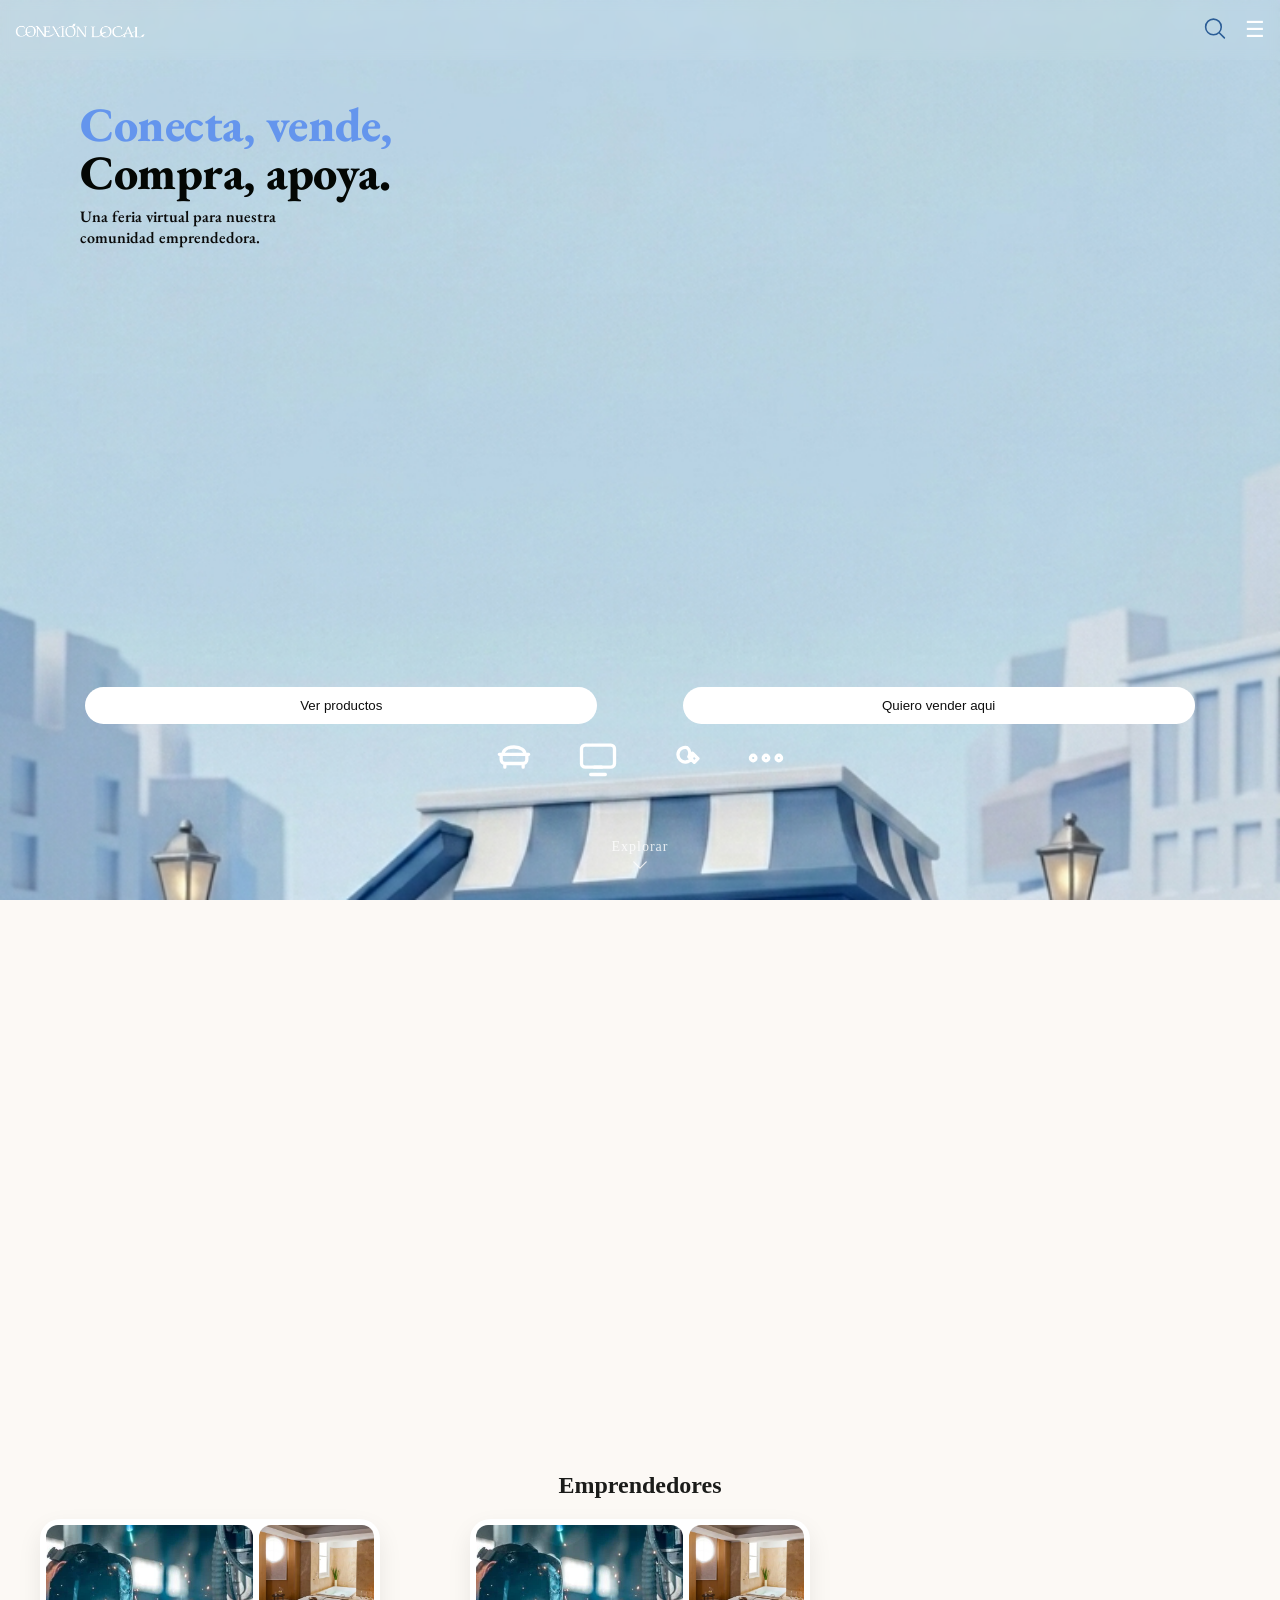
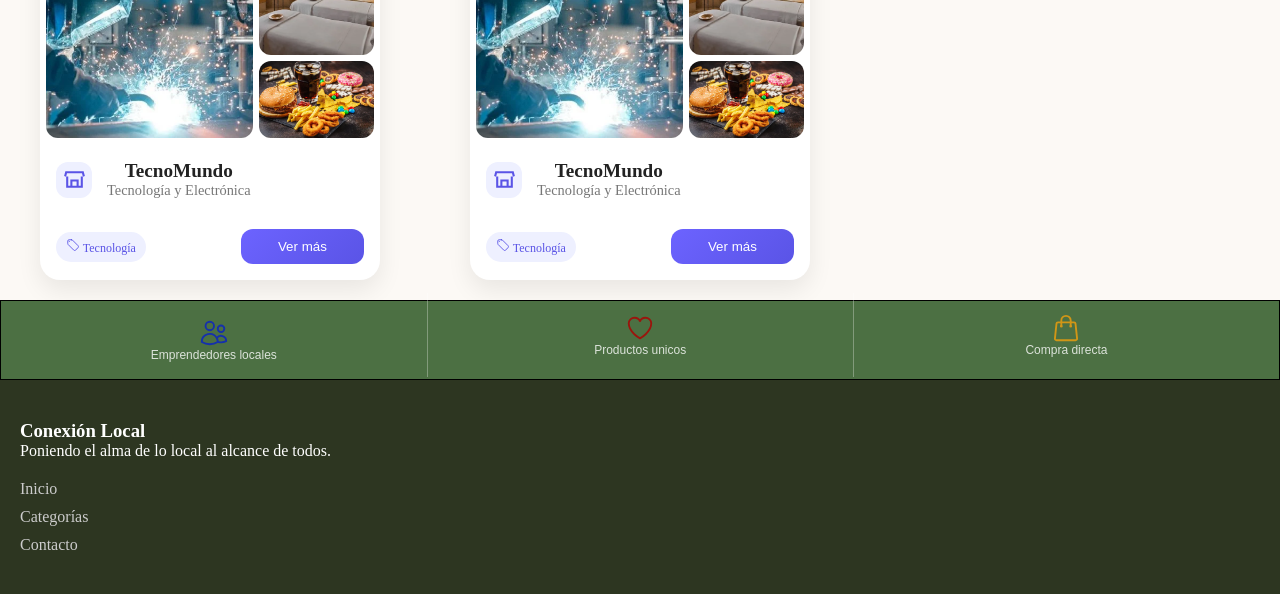
==== commit 277d5a43: "fix" ====
--- a/index.html
+++ b/index.html
@@ -17,6 +17,7 @@
 
 <!-- ================= HEADER ================= -->
 <header class="encabezado">
+
     <div class="encabezado-contenido">
 
         <!-- Logo / Marca -->
@@ -25,24 +26,17 @@
         </div>
 
         <div class="logo">
-
             <button class="boton-search">
               <svg viewBox="0 0 24 24" stroke="currentColor" stroke-width="1.5" fill="none">
                   <path stroke-linecap="round" stroke-linejoin="round" d="m21 21-5.197-5.197m0 0A7.5 7.5 0 1 0 5.196 5.196a7.5 7.5 0 0 0 10.607 10.607Z" />
-              </svg></button>
-        
+              </svg>
+            </button>
          <!-- Botón menú (preparado para JS futuro) -->
          <button class="boton-menu">
             ☰
         </button>
-      
-           
-        </div>
-
-        
-       
-       
-
+
+        </div>
     </div>
 </header>
 
@@ -55,10 +49,6 @@
 
        <!-- Imagen de fondo -->
             <div class="hero-fondo"></div>
-
-            
-       
-
            <!-- Contenido -->
         <div class="hero-contenido">
             <div class="hero-titulo">
@@ -125,11 +115,6 @@
             </div>
 
           <!----Category---->
-
-      
-       
-
-        
             <div class="hero-arrow">
               <div class="arrow"> 
                <p>Explorar</p> 
--- a/style.css
+++ b/style.css
@@ -17,11 +17,8 @@
 
 /* ================= HEADER ================= */
 .encabezado {
-   z-index: 2;
-    position: fixed;
-    top: 0;
+   z-index: 1;
     width: 100%;
-    padding: 10px 20px;
     transition: all 0.3s ease;
     background: rgba(255,255,255,0.05);
     backdrop-filter: blur(4px);
@@ -33,9 +30,13 @@
 }
 
 .encabezado-contenido {
+  width: 100%;
+    position: relative;
     display: flex;
     align-items: center;
     justify-content: space-between;
+     padding: 10px 15px;
+   
 }
 
 
@@ -94,7 +95,7 @@
 .hero-contenido {
   position: relative;
     left: clamp(16px, 15vw, 80px);
-    margin-top: 100px;
+    margin-top: 40px;
     display: flex;
     flex-direction: column;
     gap: 10px;
@@ -137,10 +138,9 @@
   flex-direction: column;
   grid-row: 3;
   position: relative;
-  padding-bottom: 20dvh;
-   padding-bottom: calc(15dvh + env(safe-area-inset-bottom));
-
-  gap: 25px;
+  padding-bottom: 25dvh;
+   padding-bottom: calc(20dvh + env(safe-area-inset-bottom));
+  gap: 12px;
 }
 .hero-botones {
   height: auto;
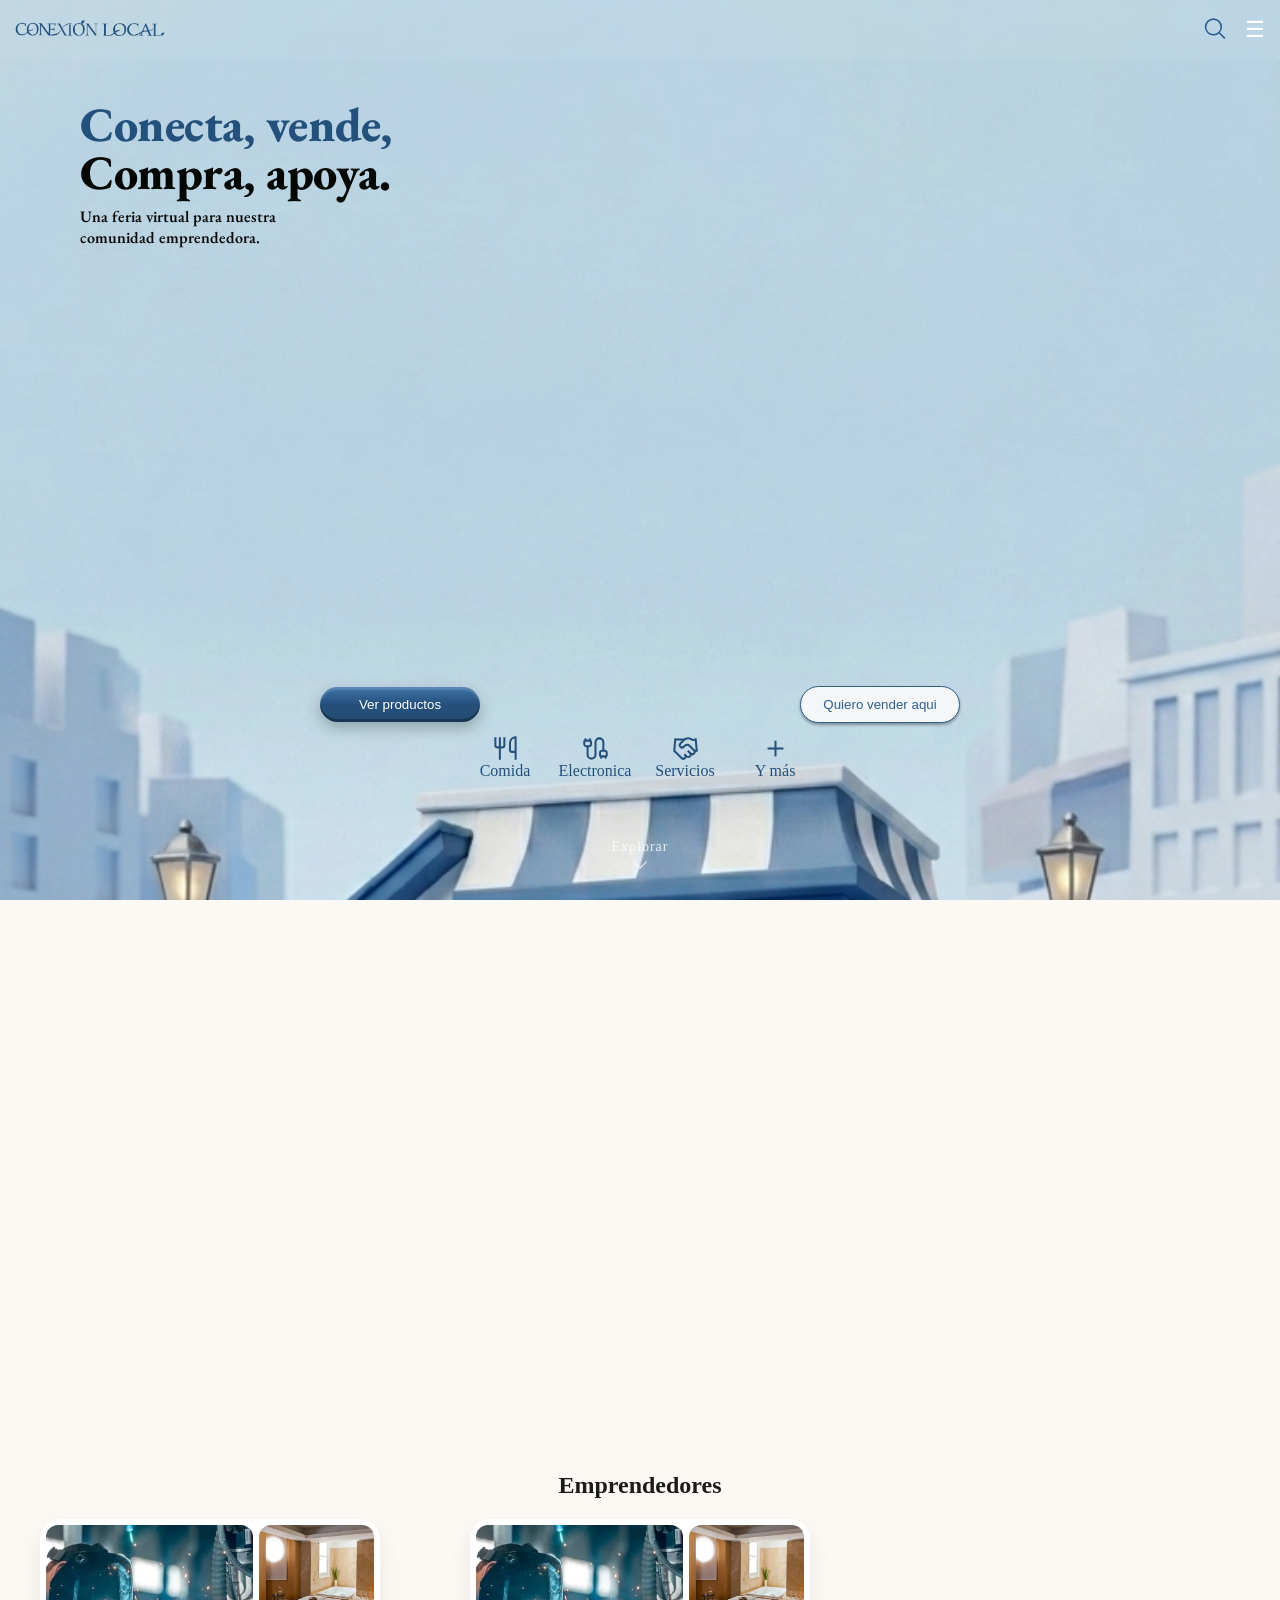
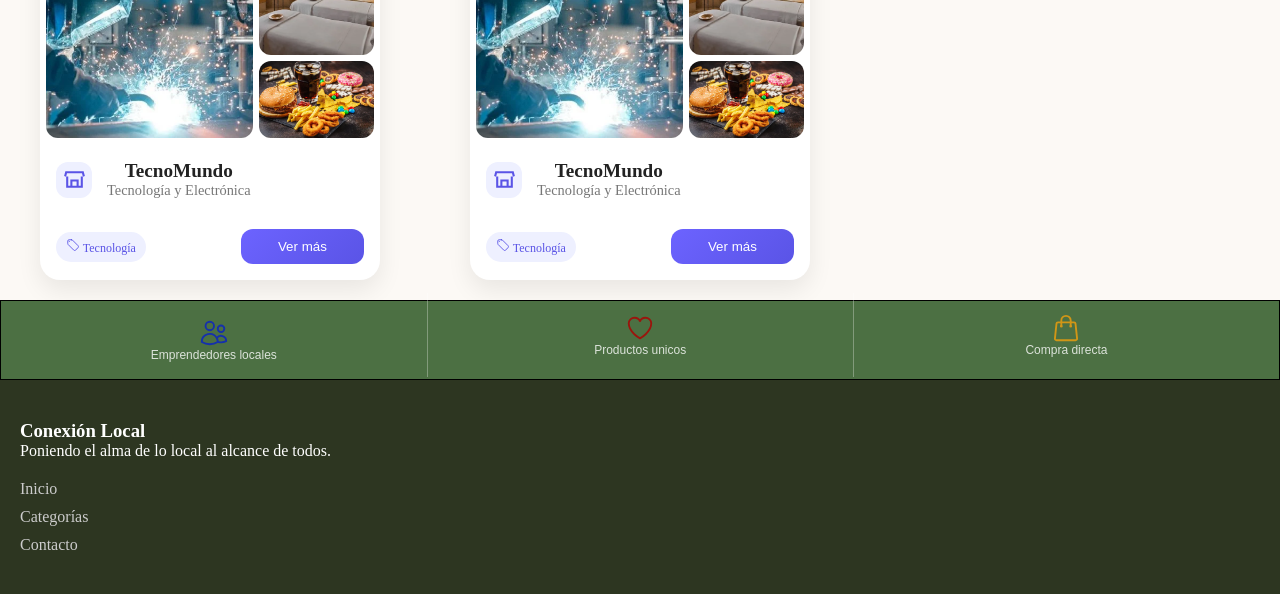
==== commit b33e8bf4: "f" ====
--- a/index.html
+++ b/index.html
@@ -22,7 +22,7 @@
 
         <!-- Logo / Marca -->
          <div class="container-img">
-           <img src="/assets/logo-img.png" alt="" id="img-logo">
+           <img src="/assets/back blue.png" alt="" id="img-logo">
         </div>
 
         <div class="logo">
@@ -81,31 +81,31 @@
 
                   <div class="icon-svg">
                     <svg viewBox="0 0 24 24" fill="none" stroke="currentColor" stroke-width="1.8">
-                          <path stroke-linecap="round" stroke-linejoin="round"
-                                 d="M4 10h16M6 10c0-2 2-4 6-4s6 2 6 4M5 10v3c0 1 1 2 2 2h10c1 0 2-1 2-2v-3M7 15v2m10-2v2"/>
+                          <path d="M3 2v7c0 1.1.9 2 2 2h4a2 2 0 0 0 2-2V2"/><path d="M7 2v20"/><path d="M21 15V2a5 5 0 0 0-5 5v6c0 1.1.9 2 2 2h3Zm0 0v7"/>
                     </svg>
+                    <p>Comida</p>
                   </div>
                   
                   <div class="icon-svg">
                     <svg viewBox="0 0 24 24" fill="none" stroke="currentColor" stroke-width="1.8">
-                      <rect x="3" y="5" width="18" height="12" rx="2"/>
-                         <path stroke-linecap="round" d="M8 21h8M10 17h4"/>
+                      
+                         <path d="M17 19a1 1 0 0 1-1-1v-2a2 2 0 0 1 2-2h2a2 2 0 0 1 2 2v2a1 1 0 0 1-1 1z"/><path d="M17 21v-2"/><path d="M19 14V6.5a1 1 0 0 0-7 0v11a1 1 0 0 1-7 0V10"/><path d="M21 21v-2"/><path d="M3 5V3"/><path d="M4 10a2 2 0 0 1-2-2V6a1 1 0 0 1 1-1h4a1 1 0 0 1 1 1v2a2 2 0 0 1-2 2z"/><path d="M7 5V3"/>
                     </svg>
-                  </div>
-
-                  <div class="icon-svg">
-                    <svg viewBox="0 0 24 24" fill="none" stroke="currentColor" stroke-width="1.8">
-                     <path stroke-linecap="round" stroke-linejoin="round"
-                        d="M14.7 6.3a4 4 0 1 0 3 3l3 3-2 2-3-3a4 4 0 0 0-1-5Z"/>
+                     <p>Electronica</p>
+                  </div>
+
+                  <div class="icon-svg">
+                    <svg viewBox="0 0 24 24" fill="none" stroke="currentColor" stroke-width="1.8">
+                    <path d="m11 17 2 2a1 1 0 1 0 3-3"/><path d="m14 14 2.5 2.5a1 1 0 1 0 3-3l-3.88-3.88a3 3 0 0 0-4.24 0l-.88.88a1 1 0 1 1-3-3l2.81-2.81a5.79 5.79 0 0 1 7.06-.87l.47.28a2 2 0 0 0 1.42.25L21 4"/><path d="m21 3 1 11h-2"/><path d="M3 3 2 14l6.5 6.5a1 1 0 1 0 3-3"/><path d="M3 4h8"/>
                     </svg>
+                     <p>Servicios</p>
                   </div>
                     
                   <div class="icon-svg">
                     <svg viewBox="0 0 24 24" fill="none" stroke="currentColor" stroke-width="1.8">
-                      <circle cx="5" cy="12" r="1.5"/>
-                      <circle cx="12" cy="12" r="1.5"/>
-                      <circle cx="19" cy="12" r="1.5"/>
+                     <path d="M5 12h14"/><path d="M12 5v14"/>
                     </svg> 
+                     <p>Y más</p>
                   </div>
              
 
--- a/style.css
+++ b/style.css
@@ -47,8 +47,8 @@
     gap: 10px;
 }
 .container-img{
-width: 130px;
-height: 15px;
+width: 150px;
+height: 35px;
 
 }
 
@@ -121,7 +121,7 @@
     color: rgb(4, 7, 4);
 }
 #talent{
-  color: cornflowerblue;
+  color: #24507c;
 }
 
 
@@ -157,32 +157,48 @@
   height: auto;
   justify-content: center;
   z-index: 0;
-  gap: 40px;
+  gap: 45px;
 }
 .icon-svg{
   display: flex;
+  flex-direction: column;
   align-items: center;
   justify-content: center;
-  width: 44px;
-  height: 44px;
+  width: 45px;
+  height: 45px;
   
 }
+.icon-svg p{
+  color: #24507c;
+}
 .icon-svg svg{
 
-width: 50px;
-height: 50px;
-stroke: white;
+width: 100%;
+height: 100%;
+stroke: #24507c;
 
 }
 
 .boton-vender, .boton-secundario{
-   width: 40%;
-   color: rgb(14, 14, 14);
-   background: white;
-   backdrop-filter: blur(6px);
+    width: 160px;
     padding: 10px;
-    border-radius: 20px;
-     border: 1px solid rgba(255,255,255,0.4);
+    border-radius: 999px;
+    border: none;
+    
+}
+.boton-secundario{
+background: linear-gradient(180deg, #3E74A8 0%, #24507c 50%, #254C73 100%);
+color:white;
+box-shadow: 0 6px 15px rgba(0,0,0,0.25),
+inset 0 3px 1px rgba(255,255,255,0.15), 
+inset 0 -3px 1px rgba(0,0,0,0.3);
+
+}
+.boton-vender{
+  background: #f4f6f8;
+  border: 1.5px solid #2f5f8f;
+  color: #2F5F8F;
+  box-shadow: 0 2px 3px rgba(0,0,0,0.35);
 }
 
 
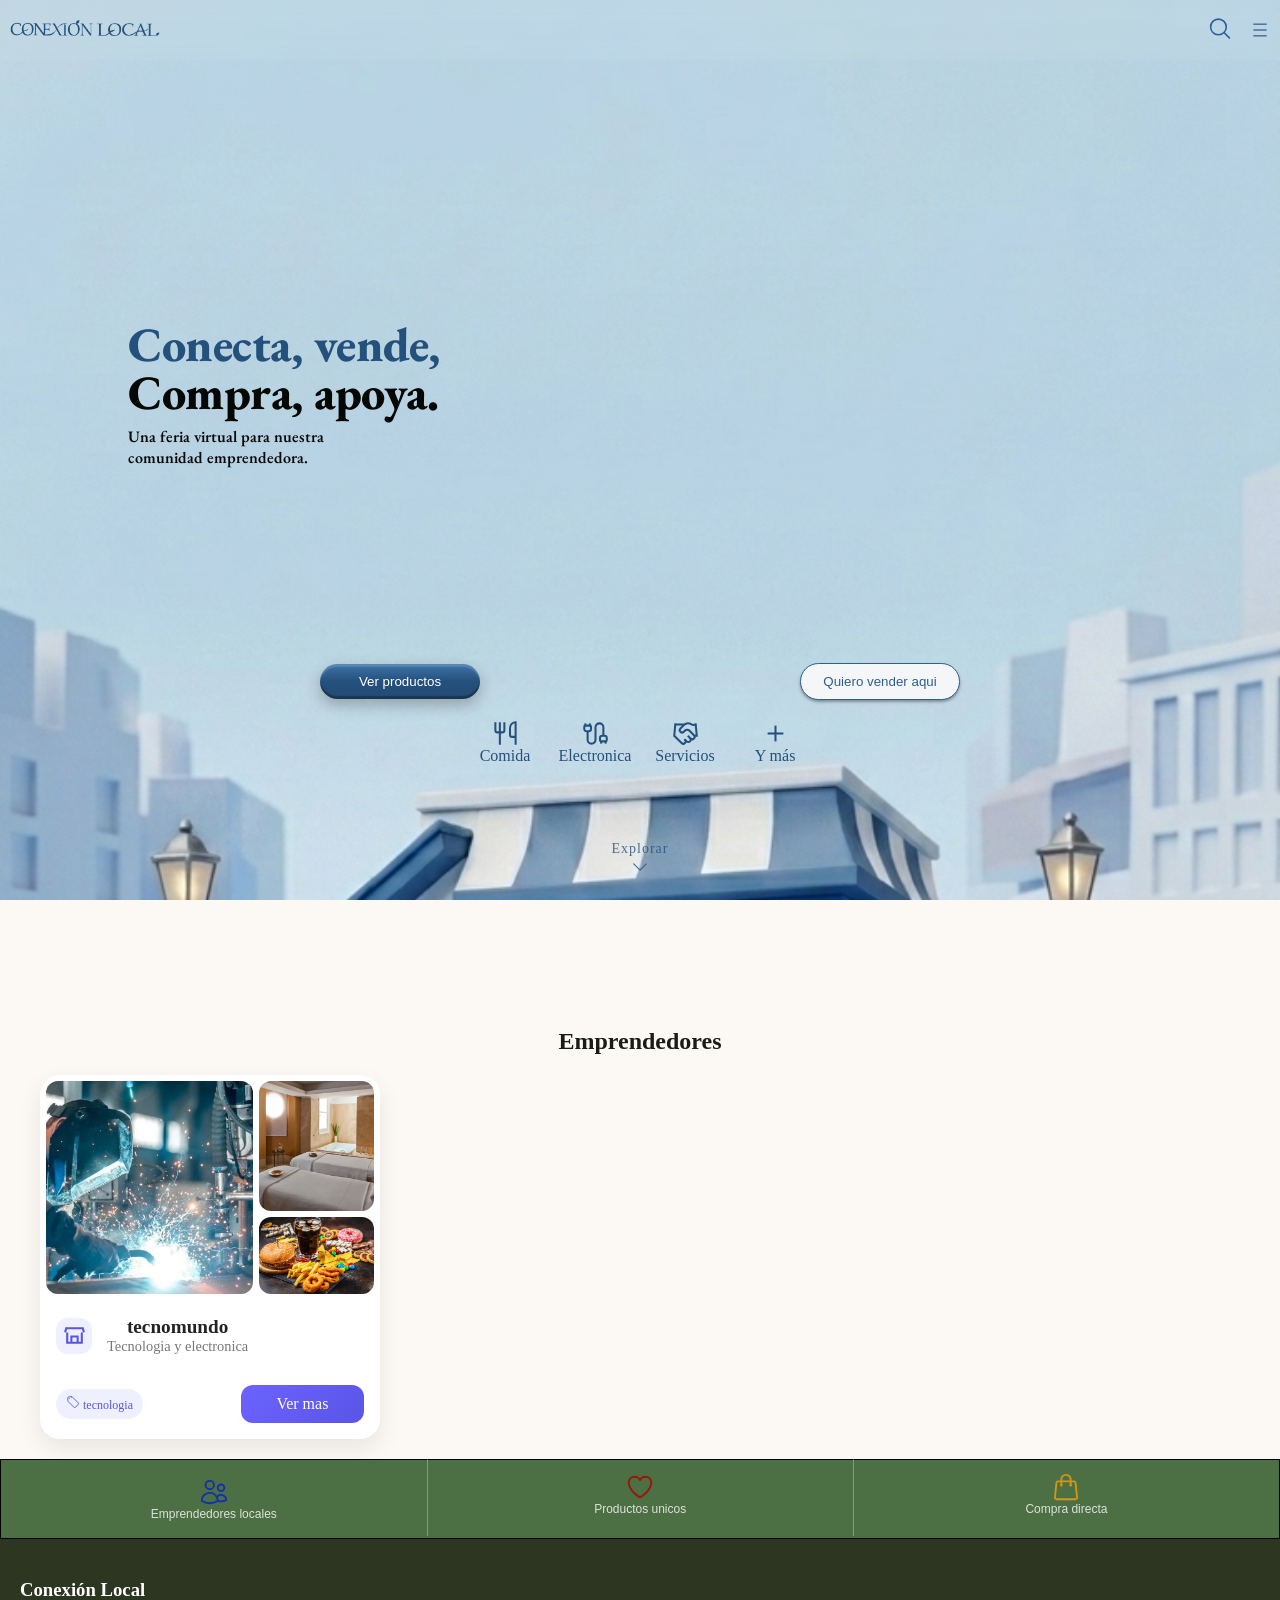
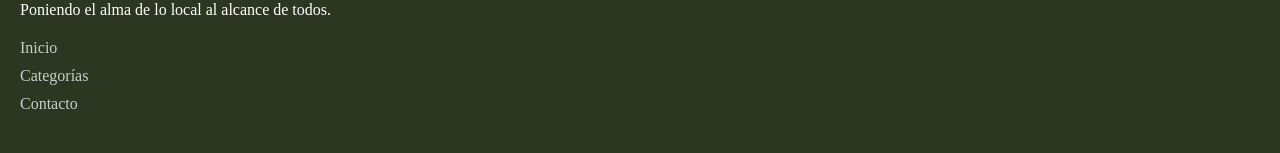
==== commit 726c803d: "update" ====
--- a/index.html
+++ b/index.html
@@ -33,11 +33,15 @@
             </button>
          <!-- Botón menú (preparado para JS futuro) -->
          <button class="boton-menu">
-            ☰
+            <svg viewBox="0 0 24 24" stroke="currentColor" stroke-width="1.5" fill="none">
+                <path d="M4 5h16"/><path d="M4 12h16"/><path d="M4 19h16"/>
+            </svg>
         </button>
 
         </div>
+        
     </div>
+
 </header>
 
 
@@ -140,103 +144,8 @@
       <div class="store-grid">
   <!-- repites cards aquí -->
 
-    <div class="store-card">
-  <div class="card-images">
-    <img src="/assets/actividades-economicas-e1597776689324.webp" class="img-main" alt="producto" />
-    <img src="/assets/Ahin+Wellness+-+Spa+-+2-5f677d59-640w.webp" class="img-top" alt="producto" />
-    <img src="/assets/concepto-de-la-comida-basura-fondo-malsano-alimentos-preparación-rápida-y-azúcar-hamburguesa-dulces-microprocesadores-chocolate-137097176.webp" class="img-bottom" alt="producto" />
-  </div>
-
-  <div class="card-content">
-    
-    <div class="content">
-        <div class="store-icon">
-    <svg xmlns="http://www.w3.org/2000/svg" 
-         width="25" height="25" 
-         fill="none" 
-         stroke="currentColor" 
-         stroke-width="2" 
-         viewBox="0 0 24 24">
-      <path d="M3 9l1-4h16l1 4"></path>
-      <path d="M5 9v10h14V9"></path>
-      <path d="M9 19v-6h6v6"></path>
-
-    </svg>
-        </div>
-
-        <div class="content-text">
-            <h3 class="store-name">TecnoMundo</h3>
-             <p class="store-category">Tecnología y Electrónica</p>
-        </div>
-             
-    </div>
-
-    <div class="btn-content">
-        
-      <div class="category">
-
-        <span class="category-badge"> <svg viewBox="0 0 24 24" stroke="currentColor" stroke-width="1.5" fill="none">
-         <path stroke-linecap="round" stroke-linejoin="round" d="M9.568 3H5.25A2.25 2.25 0 0 0 3 5.25v4.318c0 .597.237 1.17.659 1.591l9.581 9.581c.699.699 1.78.872 2.607.33a18.095 18.095 0 0 0 5.223-5.223c.542-.827.369-1.908-.33-2.607L11.16 3.66A2.25 2.25 0 0 0 9.568 3Z" />
-        <path stroke-linecap="round" stroke-linejoin="round" d="M6 6h.008v.008H6V6Z" />
-        </svg>
-        </svg>Tecnología</span>
-      </div>  
-    
-        <button class="btn">Ver más</button>
-    </div>
-    
-  </div>
-</div>
-
-
 <!---->
-<div class="store-card">
-  <div class="card-images">
-    <img src="/assets/actividades-economicas-e1597776689324.webp" class="img-main" alt="producto" />
-    <img src="/assets/Ahin+Wellness+-+Spa+-+2-5f677d59-640w.webp" class="img-top" alt="producto" />
-    <img src="/assets/concepto-de-la-comida-basura-fondo-malsano-alimentos-preparación-rápida-y-azúcar-hamburguesa-dulces-microprocesadores-chocolate-137097176.webp" class="img-bottom" alt="producto" />
-  </div>
-
-  <div class="card-content">
-    
-    <div class="content">
-        <div class="store-icon">
-    <svg xmlns="http://www.w3.org/2000/svg" 
-         width="25" height="25" 
-         fill="none" 
-         stroke="currentColor" 
-         stroke-width="2" 
-         viewBox="0 0 24 24">
-      <path d="M3 9l1-4h16l1 4"></path>
-      <path d="M5 9v10h14V9"></path>
-      <path d="M9 19v-6h6v6"></path>
-
-    </svg>
-        </div>
-
-        <div class="content-text">
-            <h3 class="store-name">TecnoMundo</h3>
-             <p class="store-category">Tecnología y Electrónica</p>
-        </div>
-             
-    </div>
-
-    <div class="btn-content">
-        
-      <div class="category">
-
-        <span class="category-badge"> <svg viewBox="0 0 24 24" stroke="currentColor" stroke-width="1.5" fill="none">
-         <path stroke-linecap="round" stroke-linejoin="round" d="M9.568 3H5.25A2.25 2.25 0 0 0 3 5.25v4.318c0 .597.237 1.17.659 1.591l9.581 9.581c.699.699 1.78.872 2.607.33a18.095 18.095 0 0 0 5.223-5.223c.542-.827.369-1.908-.33-2.607L11.16 3.66A2.25 2.25 0 0 0 9.568 3Z" />
-        <path stroke-linecap="round" stroke-linejoin="round" d="M6 6h.008v.008H6V6Z" />
-        </svg>
-        </svg>Tecnología</span>
-      </div>  
-    
-        <button class="btn">Ver más</button>
-    </div>
-    
-  </div>
-</div>
+
 
 
 
--- a/style.css
+++ b/style.css
@@ -3,6 +3,10 @@
     margin: 0;
     padding: 0;
     box-sizing: border-box;
+
+}
+a{
+text-decoration: none;
 }
 
 body {
@@ -17,26 +21,25 @@
 
 /* ================= HEADER ================= */
 .encabezado {
-   z-index: 1;
+  position: fixed;
+    z-index: 2;
     width: 100%;
     transition: all 0.3s ease;
     background: rgba(255,255,255,0.05);
-    backdrop-filter: blur(4px);
-}
-.encabezado.active{
-
+    backdrop-filter: blur(8px);
+   
+}
+.encabezado.active
+{
   transform: translateY(-100%);
   transition: all 0.5s ease;
 }
 
 .encabezado-contenido {
-  width: 100%;
-    position: relative;
     display: flex;
     align-items: center;
     justify-content: space-between;
-     padding: 10px 15px;
-   
+    padding: 10px;
 }
 
 
@@ -48,7 +51,9 @@
 }
 .container-img{
 width: 150px;
+max-width: 50%;
 height: 35px;
+flex-shrink: 0;
 
 }
 
@@ -58,15 +63,19 @@
 
 }
 
-
 .boton-menu {
+    width: 20px;
+    height: 20px;
     background: none;
     border: none;
-    font-size: 22px;
     color: white;
     cursor: pointer;
 }
-
+.boton-menu svg{
+  width: 100%;
+  height: 100%;
+  color: #2F5F8F;
+}
 
 /* ================= HERO ================= */
 .hero {
@@ -74,7 +83,6 @@
     display: grid;
     grid-template-rows: auto 1fr auto;
     min-height: 100dvh;
-    min-height: 100svh;
     
 }
 
@@ -86,7 +94,7 @@
     background-image: url("/assets/background.jpeg");
     background-position: center top;
     background-repeat: no-repeat;
-  background-size: cover;
+    background-size: cover;
   
     
 }
@@ -94,8 +102,8 @@
 
 .hero-contenido {
   position: relative;
-    left: clamp(16px, 15vw, 80px);
-    margin-top: 40px;
+    margin-top: 25vw;
+    padding-left: 10vw;
     display: flex;
     flex-direction: column;
     gap: 10px;
@@ -138,9 +146,8 @@
   flex-direction: column;
   grid-row: 3;
   position: relative;
-  padding-bottom: 25dvh;
-   padding-bottom: calc(20dvh + env(safe-area-inset-bottom));
-  gap: 12px;
+  padding-bottom: 15dvh;
+  gap: 20px;
 }
 .hero-botones {
   height: auto;
@@ -239,8 +246,7 @@
 
 .hero-arrow{
   position: absolute;
-  bottom: 8px;
-  bottom: calc(1.2vh + env(safe-area-inset-bottom));
+  bottom: 1dvh;
   width: 100%;
   display: flex;
   justify-content: center;
@@ -264,9 +270,10 @@
 .arrow p{
   font-size: 14px;
   letter-spacing: 1px;
+  color: #24507c;
 }
 #arrow{
-  color: #fff;
+  color: #24507c;
   width: 20px;
   height: 20px;
   filter: drop-shadow(0 0 6px rgba(255,255,255,0.6));
@@ -357,7 +364,7 @@
 .seccion-talleres{
  
 text-align: center;
-margin-top: 40%;
+margin-top: 10%;
 z-index: 1;
 
 }
@@ -453,7 +460,7 @@
  
 }
 
-.store-icon {
+.content-icon {
   width: 36px;
   height: 36px;
   border-radius: 12px;
@@ -493,6 +500,7 @@
 }
 /* BUTTON */
 .btn {
+  display: inline-block;
   width: 40%;
   padding: 10px;
   border: none;
@@ -502,10 +510,25 @@
   font-weight: 500;
   cursor: pointer;
   transition: all 0.2s ease;
+  
 }
 
 .btn:hover {
   opacity: 0.9;
+}
+
+
+.store-card.tecnologia{
+
+}
+.store-card.comida{
+
+}
+.store-card.ropa{
+  
+}
+.store-card.servicios{
+  
 }
 
 /* 📱 MOBILE FIRST ya está optimizado */
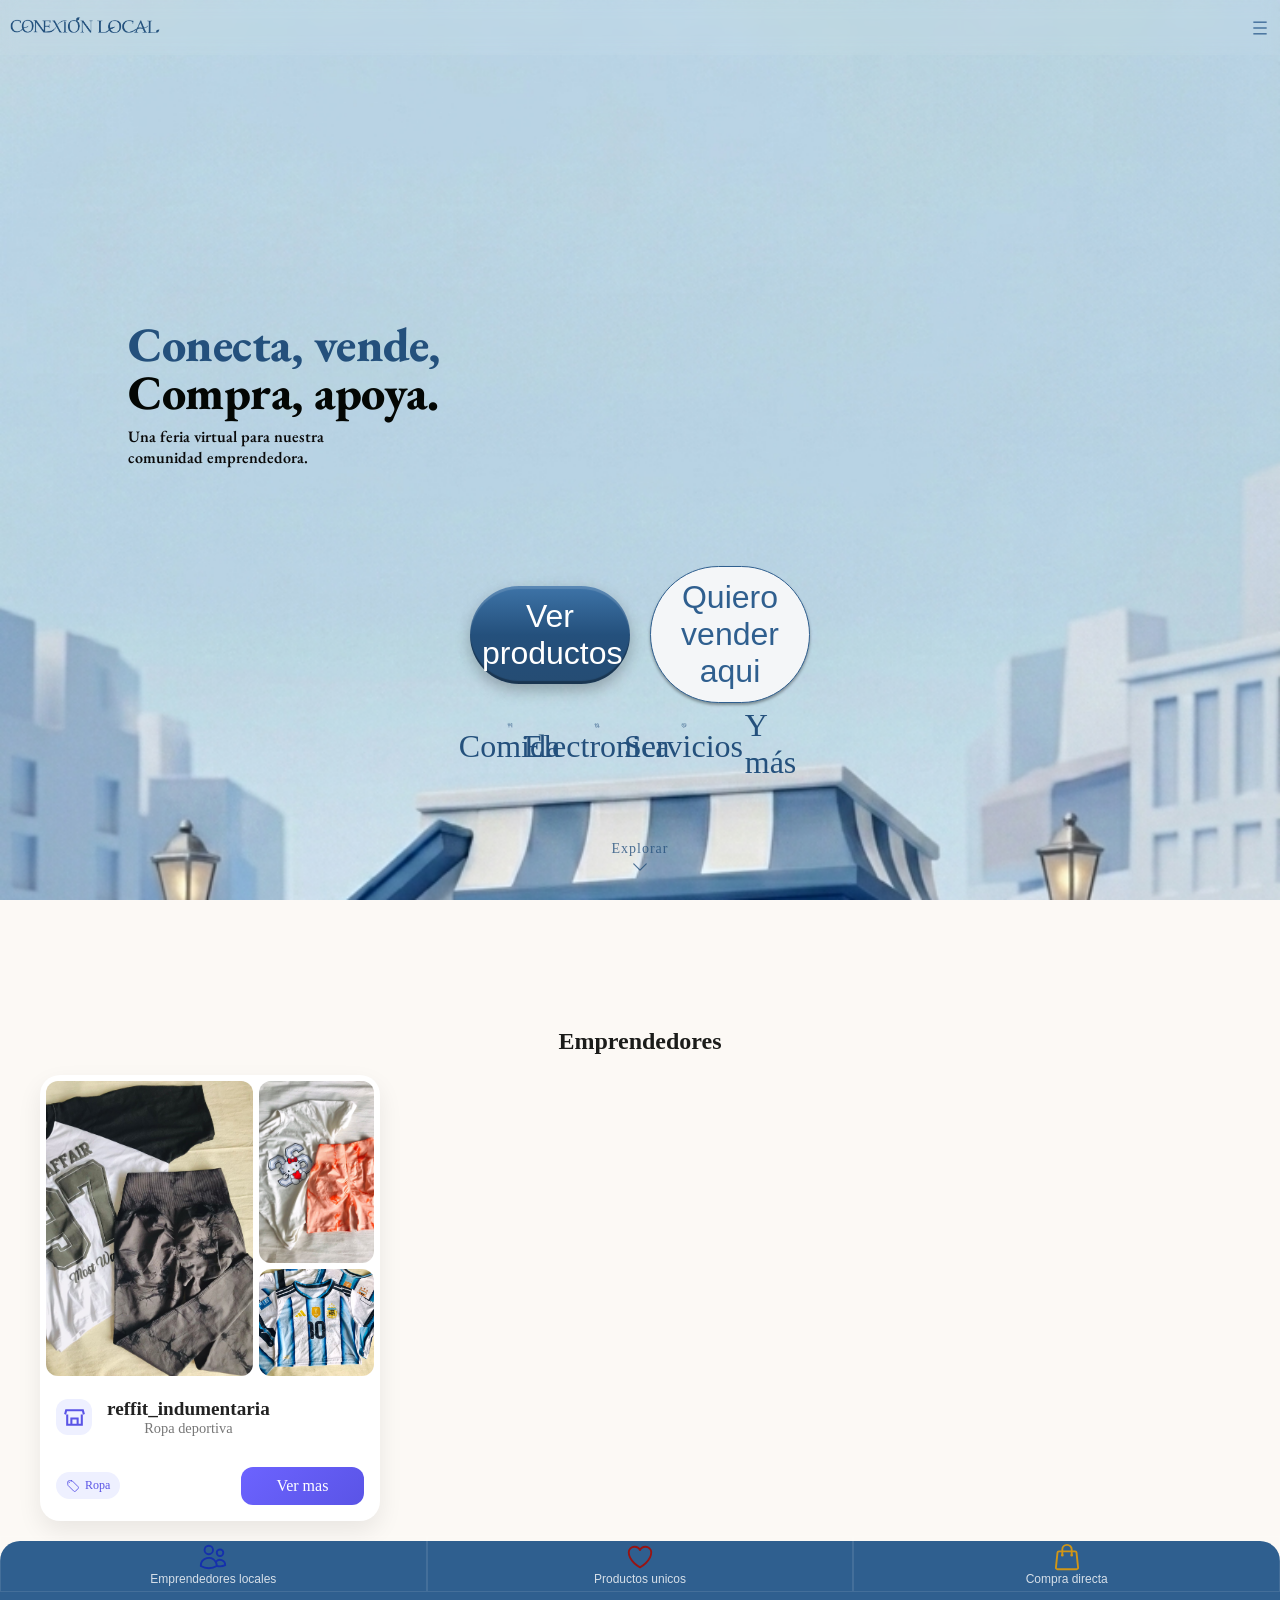
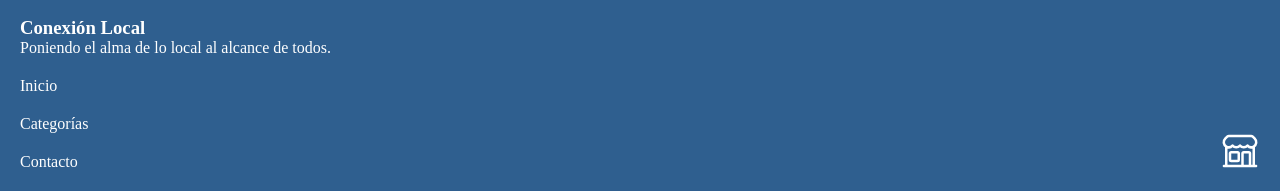
==== commit 47e35ca9: "mj" ====
--- a/index.html
+++ b/index.html
@@ -17,6 +17,26 @@
 
 <!-- ================= HEADER ================= -->
 <header class="encabezado">
+    <div class="menu-desplegable">
+      <ul class="links-menu">
+        <li class="link" data-id="contacto">Contactanos</li>
+        <li class="link" data-id="conexion"> <a href="#comunidad">Conexion local</a></li>
+        <li class="link" data-id="locales"> <a href="#stores">Tiendas</a></li>
+      </ul>
+    </div>
+    <div class="min-menu">
+            <svg viewBox="0 0 24 24" stroke="currentColor" stroke-width="1.5" fill="none" data-id="whats">
+                <path style="fill-rule:evenodd;clip-rule:evenodd;" d="M20.463,3.488C18.217,1.24,15.231,0.001,12.05,0    C5.495,0,0.16,5.334,0.157,11.892c-0.001,2.096,0.547,4.142,1.588,5.946L0.057,24l6.304-1.654    c1.737,0.948,3.693,1.447,5.683,1.448h0.005c6.554,0,11.89-5.335,11.893-11.893C23.944,8.724,22.708,5.735,20.463,3.488z     M12.05,21.785h-0.004c-1.774,0-3.513-0.477-5.031-1.378l-0.361-0.214l-3.741,0.981l0.999-3.648l-0.235-0.374    c-0.99-1.574-1.512-3.393-1.511-5.26c0.002-5.45,4.437-9.884,9.889-9.884c2.64,0,5.122,1.03,6.988,2.898    c1.866,1.869,2.893,4.352,2.892,6.993C21.932,17.351,17.498,21.785,12.05,21.785z M17.472,14.382    c-0.297-0.149-1.758-0.868-2.031-0.967c-0.272-0.099-0.47-0.149-0.669,0.148s-0.767,0.967-0.941,1.166    c-0.173,0.198-0.347,0.223-0.644,0.074c-0.297-0.149-1.255-0.462-2.39-1.475c-0.883-0.788-1.48-1.761-1.653-2.059    s-0.018-0.458,0.13-0.606c0.134-0.133,0.297-0.347,0.446-0.521C9.87,9.97,9.919,9.846,10.019,9.647    c0.099-0.198,0.05-0.372-0.025-0.521C9.919,8.978,9.325,7.515,9.078,6.92c-0.241-0.58-0.486-0.501-0.669-0.51    C8.236,6.401,8.038,6.4,7.839,6.4c-0.198,0-0.52,0.074-0.792,0.372c-0.272,0.298-1.04,1.017-1.04,2.479    c0,1.463,1.065,2.876,1.213,3.074c0.148,0.198,2.095,3.2,5.076,4.487c0.709,0.306,1.263,0.489,1.694,0.626    c0.712,0.226,1.36,0.194,1.872,0.118c0.571-0.085,1.758-0.719,2.006-1.413c0.248-0.694,0.248-1.29,0.173-1.413    C17.967,14.605,17.769,14.531,17.472,14.382z"/>
+            </svg>
+
+            <svg viewBox="0 0 24 24" stroke="currentColor" stroke-width="1.5" fill="none" data-id="insta">
+               <path d="M12,2.162c3.204,0,3.584,0.012,4.849,0.07c1.308,0.06,2.655,0.358,3.608,1.311c0.962,0.962,1.251,2.296,1.311,3.608   c0.058,1.265,0.07,1.645,0.07,4.849c0,3.204-0.012,3.584-0.07,4.849c-0.059,1.301-0.364,2.661-1.311,3.608   c-0.962,0.962-2.295,1.251-3.608,1.311c-1.265,0.058-1.645,0.07-4.849,0.07s-3.584-0.012-4.849-0.07   c-1.291-0.059-2.669-0.371-3.608-1.311c-0.957-0.957-1.251-2.304-1.311-3.608c-0.058-1.265-0.07-1.645-0.07-4.849   c0-3.204,0.012-3.584,0.07-4.849c0.059-1.296,0.367-2.664,1.311-3.608c0.96-0.96,2.299-1.251,3.608-1.311   C8.416,2.174,8.796,2.162,12,2.162 M12,0C8.741,0,8.332,0.014,7.052,0.072C5.197,0.157,3.355,0.673,2.014,2.014   C0.668,3.36,0.157,5.198,0.072,7.052C0.014,8.332,0,8.741,0,12c0,3.259,0.014,3.668,0.072,4.948c0.085,1.853,0.603,3.7,1.942,5.038   c1.345,1.345,3.186,1.857,5.038,1.942C8.332,23.986,8.741,24,12,24c3.259,0,3.668-0.014,4.948-0.072   c1.854-0.085,3.698-0.602,5.038-1.942c1.347-1.347,1.857-3.184,1.942-5.038C23.986,15.668,24,15.259,24,12   c0-3.259-0.014-3.668-0.072-4.948c-0.085-1.855-0.602-3.698-1.942-5.038c-1.343-1.343-3.189-1.858-5.038-1.942   C15.668,0.014,15.259,0,12,0z"/>
+	             <path d="M12,5.838c-3.403,0-6.162,2.759-6.162,6.162c0,3.403,2.759,6.162,6.162,6.162s6.162-2.759,6.162-6.162   C18.162,8.597,15.403,5.838,12,5.838z M12,16c-2.209,0-4-1.791-4-4s1.791-4,4-4s4,1.791,4,4S14.209,16,12,16z"/>
+	             <circle cx="18.406" cy="5.594" r="1.44"/>
+            </svg>
+
+
+    </div>
 
     <div class="encabezado-contenido">
 
@@ -24,13 +44,6 @@
          <div class="container-img">
            <img src="/assets/back blue.png" alt="" id="img-logo">
         </div>
-
-        <div class="logo">
-            <button class="boton-search">
-              <svg viewBox="0 0 24 24" stroke="currentColor" stroke-width="1.5" fill="none">
-                  <path stroke-linecap="round" stroke-linejoin="round" d="m21 21-5.197-5.197m0 0A7.5 7.5 0 1 0 5.196 5.196a7.5 7.5 0 0 0 10.607 10.607Z" />
-              </svg>
-            </button>
          <!-- Botón menú (preparado para JS futuro) -->
          <button class="boton-menu">
             <svg viewBox="0 0 24 24" stroke="currentColor" stroke-width="1.5" fill="none">
@@ -46,10 +59,9 @@
 
 
 <!-- ================= CONTENIDO PRINCIPAL ================= -->
-<main>
 
     <!-- ================= HERO ================= -->
-    <section class="hero">
+    <section class="hero" id="home">
 
        <!-- Imagen de fondo -->
             <div class="hero-fondo"></div>
@@ -73,9 +85,11 @@
           <div class="hero-Ui">
             <div class="hero-botones">
 
-                <button class="boton-secundario">
+                <a href="#stores">
+                  <button class="boton-secundario">
                     Ver productos
                 </button>
+                </a>
 
                 <button class="boton-vender">
                     Quiero vender aqui
@@ -137,7 +151,7 @@
     <!-- ================= SECCIÓN INFORMACIÓN ================= -->
            
     <!-- ================= TALLERES ================= -->
-    <section class="seccion-talleres">
+    <section class="seccion-talleres" id="stores">
 
         <h2>Emprendedores</h2>
 
@@ -155,7 +169,7 @@
 
 
     <!-- ================= COMUNIDAD ================= -->
-    <section class="seccion-comunidad">
+    <section class="seccion-comunidad" id="comunidad">
 
        
         <div class="desc-hero">
@@ -177,7 +191,7 @@
 
     </section>
 
-</main>
+
 
 
 <!-- ================= FOOTER ================= -->
@@ -188,12 +202,25 @@
         <p>Poniendo el alma de lo local al alcance de todos.</p>
     </div>
 
-    <nav class="pie-nav">
-        <a href="#">Inicio</a>
-        <a href="#">Categorías</a>
-        <a href="#">Contacto</a>
+    <div class="content-footer">
+
+      <nav class="pie-nav">
+        <a href="#" class="nav-item">Inicio</a>
+        <a href="#" class="nav-item">Categorías</a>
+        <a href="#" class="nav-item">Contacto</a>
     </nav>
 
+    <div class="back">
+      <a href="#home">
+        <svg viewBox="0 0 24 24" stroke="currentColor" stroke-width="1.5" fill="none" id="social">
+             <path stroke-linecap="round" stroke-linejoin="round" d="M13.5 21v-7.5a.75.75 0 0 1 .75-.75h3a.75.75 0 0 1 .75.75V21m-4.5 0H2.36m11.14 0H18m0 0h3.64m-1.39 0V9.349M3.75 21V9.349m0 0a3.001 3.001 0 0 0 3.75-.615A2.993 2.993 0 0 0 9.75 9.75c.896 0 1.7-.393 2.25-1.016a2.993 2.993 0 0 0 2.25 1.016c.896 0 1.7-.393 2.25-1.015a3.001 3.001 0 0 0 3.75.614m-16.5 0a3.004 3.004 0 0 1-.621-4.72l1.189-1.19A1.5 1.5 0 0 1 5.378 3h13.243a1.5 1.5 0 0 1 1.06.44l1.19 1.189a3 3 0 0 1-.621 4.72M6.75 18h3.75a.75.75 0 0 0 .75-.75V13.5a.75.75 0 0 0-.75-.75H6.75a.75.75 0 0 0-.75.75v3.75c0 .414.336.75.75.75Z" />
+        </svg>
+      </a>
+    </div>
+
+    </div>
+    
+   
 </footer>
 <script src="script.js"></script>
 </body>
--- a/style.css
+++ b/style.css
@@ -7,6 +7,11 @@
 }
 a{
 text-decoration: none;
+color: white;
+}
+button{
+  border: none;
+  background: none;
 }
 
 body {
@@ -66,11 +71,87 @@
 .boton-menu {
     width: 20px;
     height: 20px;
-    background: none;
-    border: none;
-    color: white;
     cursor: pointer;
-}
+    z-index: 2;
+}
+.min-menu{
+  display: flex;
+  flex-direction: column;
+  justify-content: center;
+  gap: 30px;
+  position: absolute;
+  opacity: 0;
+  background-color: #2838ac;
+  right: 0;
+  width: 115px;
+  height: 115px;
+  border-bottom-left-radius: 100%;
+  z-index: 0;
+  transition: all 0.1s ease;
+}
+
+.min-menu svg{
+  width: 30px;
+  height: 30px;
+  fill: white;
+  stroke: none;
+
+}
+.min-menu svg:nth-child(1){
+margin-left: 30px;
+}
+.min-menu svg:nth-child(2){
+margin-left: 70px;
+}
+.min-menu.active{
+width: 230px;
+height: 230px;
+opacity: 1;
+transition: all 0.3s ease;
+}
+.menu-desplegable{
+  position: absolute;
+  display: flex;
+  align-items: center;
+  border-bottom-left-radius: 100%;
+  right: 0;
+  width: 0;
+  height: 0;
+  z-index: 1;
+  transition: all 0.2s ease;
+  
+}
+.menu-desplegable.active ul{
+display: flex;
+pointer-events: all;
+}
+.menu-desplegable.active{
+  width: 180px;
+  height: 180px;
+  background-color: #1530ac;
+  z-index: 2;
+  transition: all 0.3s ease;
+}
+
+.links-menu{
+  display: none;
+  flex-direction: column;
+  list-style-type: none;
+  color: #eef0ff;
+  gap: 40px;
+  pointer-events: none;
+}
+.links-menu li:nth-child(1){
+padding-left: 5px;
+}
+.links-menu li:nth-child(2){
+padding-left: 30px;
+}
+.links-menu li:nth-child(3){
+padding-left: 100px;
+}
+
+
 .boton-menu svg{
   width: 100%;
   height: 100%;
@@ -145,16 +226,17 @@
   display: flex;
   flex-direction: column;
   grid-row: 3;
-  position: relative;
   padding-bottom: 15dvh;
   gap: 20px;
 }
+
 .hero-botones {
   height: auto;
     margin-top: 20px;
     display: flex;
-    justify-content:space-evenly;
+    justify-content:center;
     align-items: center;
+    gap: 20px;
     z-index: 2;
     width: 100%;
 }
@@ -171,12 +253,13 @@
   flex-direction: column;
   align-items: center;
   justify-content: center;
-  width: 45px;
-  height: 45px;
+  width: clamp(42px, 1vw, 50px);
+  height: clamp(42px, 1vw, 50px);
   
 }
 .icon-svg p{
   color: #24507c;
+  font-size: clamp(11px, 4vw, 32px);
 }
 .icon-svg svg{
 
@@ -188,10 +271,11 @@
 
 .boton-vender, .boton-secundario{
     width: 160px;
-    padding: 10px;
+    padding: clamp(8px, 1vw, 12px);
     border-radius: 999px;
     border: none;
-    
+    width: clamp(120px, 40vw, 160px);
+    font-size: clamp(11px, 4vw, 32px);
 }
 .boton-secundario{
 background: linear-gradient(180deg, #3E74A8 0%, #24507c 50%, #254C73 100%);
@@ -300,65 +384,7 @@
   100% { filter: drop-shadow(0 0 0px white); }
 }
 
-.desc-hero>:nth-child(2){
-
-border-left: 1px solid rgba(255,255,255,0.3);
-margin-bottom: 10px;
-  
-}
-.desc-hero>:nth-child(3){
- 
-border-left: 1px solid rgba(255,255,255,0.3);
-margin-bottom: 10px;
-}
-
-.desc-hero p{
-  opacity: 0.8;
-  font-family: sans-serif;
-  z-index: 2;
-  
-}
-.desc-hero::before{
-
-content: '';
-position: absolute;
-inset: 0;
- background: rgb(76, 112, 67);
-
-}
- 
-
-.item-desc{
-  display: flex;
-  flex-direction: column;
-  align-items: center;
-  width: 100%;
-  z-index: 3;
-  padding: 20px 0px;
-
-}
-
-.item-desc svg{
-
-width: 30px;
-height: 30px;
-color: #fff;
-z-index: 3;
-
-}
-.item-desc p{
-font-size: 12px;
-
-}
-#heart{
-  color: rgba(161, 14, 9, 0.925);
-}
-#social{
-  color: #1530ac;
-}
-#bag{
-  color: rgb(209, 150, 22);
-}
+
 
 
 .seccion-talleres{
@@ -481,17 +507,21 @@
 }
 .category-badge {
   font-size: 0.75rem;
-  padding: 6px 10px;
-  border-radius: 999px;
+  font-weight: 500;
+  white-space: nowrap;
+}
+.category{
   background: #eef0ff;
   color: #5a54e6;
-  font-weight: 500;
-  white-space: nowrap;
-}
-.category{
-
+  border-radius: 999px;
  display: inline-flex;
- align-items: center;   
+ align-items: center;  
+ padding: 6px 10px; 
+ gap: 5px;
+}
+.category-svg{
+  display: flex;
+  align-items:center;
 }
 .btn-content svg{
 
@@ -517,20 +547,6 @@
   opacity: 0.9;
 }
 
-
-.store-card.tecnologia{
-
-}
-.store-card.comida{
-
-}
-.store-card.ropa{
-  
-}
-.store-card.servicios{
-  
-}
-
 /* 📱 MOBILE FIRST ya está optimizado */
 
 /* 💻 DESKTOP */
@@ -554,22 +570,123 @@
     text-align: center;
 }
 
+.desc-hero{
+  height: 80px;
+  display: flex;
+  width: 100%;
+  height: 100%;
+  z-index: 2;
+  text-align: center;
+  align-items: center;
+  color: #fff;
+  border: none;
+}
+.desc-hero>:nth-child(1){
+
+ border: 1px solid rgba(255, 255, 255, 0.1);
+margin-bottom: 10px;
+  
+}
+.desc-hero>:nth-child(2){
+
+ border: 1px solid rgba(255, 255, 255, 0.1);
+margin-bottom: 10px;
+  
+}
+.desc-hero>:nth-child(3){
+ 
+border: 1px solid rgba(255, 255, 255, 0.1);
+margin-bottom: 10px;
+}
+
+.desc-hero p{
+  opacity: 0.8;
+  font-family: sans-serif;
+  z-index: 2;
+  
+}
+.desc-hero::before{
+
+content: '';
+position: absolute;
+inset: 0;
+background:#2F5F8F;
+border-top-left-radius: 20px;
+border-top-right-radius: 20px;
+
+}
+ 
+
+.item-desc{
+  display: flex;
+  flex-direction: column;
+  align-items: center;
+  justify-content: center;
+  width: 100%;
+  height: 100%;
+  z-index: 3;
+
+}
+
+.item-desc svg{
+
+width: 30px;
+height: 30px;
+color: #fff;
+z-index: 3;
+
+}
+.item-desc p{
+font-size: 12px;
+
+}
+#heart{
+  color: rgba(161, 14, 9, 0.925);
+}
+#social{
+  color: #1530ac;
+}
+#bag{
+  color: rgb(209, 150, 22);
+}
 
 /* ================= FOOTER ================= */
+
+
 .pie {
-    background: #2D3621;
+    display: flex;
+    flex-direction: column;
+    position: relative;
+    background:#2F5F8F;
     color: white;
-    padding: 40px 20px;
-}
+    padding: 20px;
+    
+}
+
 
 .pie-nav {
     margin-top: 20px;
     display: flex;
     flex-direction: column;
-    gap: 10px;
-}
-
-.pie a {
-    color: #ccc;
-    text-decoration: none;
-}
+    gap: 20px;
+}
+.nav-item{
+  display: flex;
+}
+.back{
+  background: transparent;
+  align-self:flex-end;
+  width: 40px;
+  height: 40px;
+  border-radius: 50%;
+}
+.back a svg{
+  fill:#2F5F8F;
+  stroke:white;
+  width: 100%;
+  height: 100%;
+}
+.content-footer{
+  display: flex;
+  justify-content: space-between;
+}
